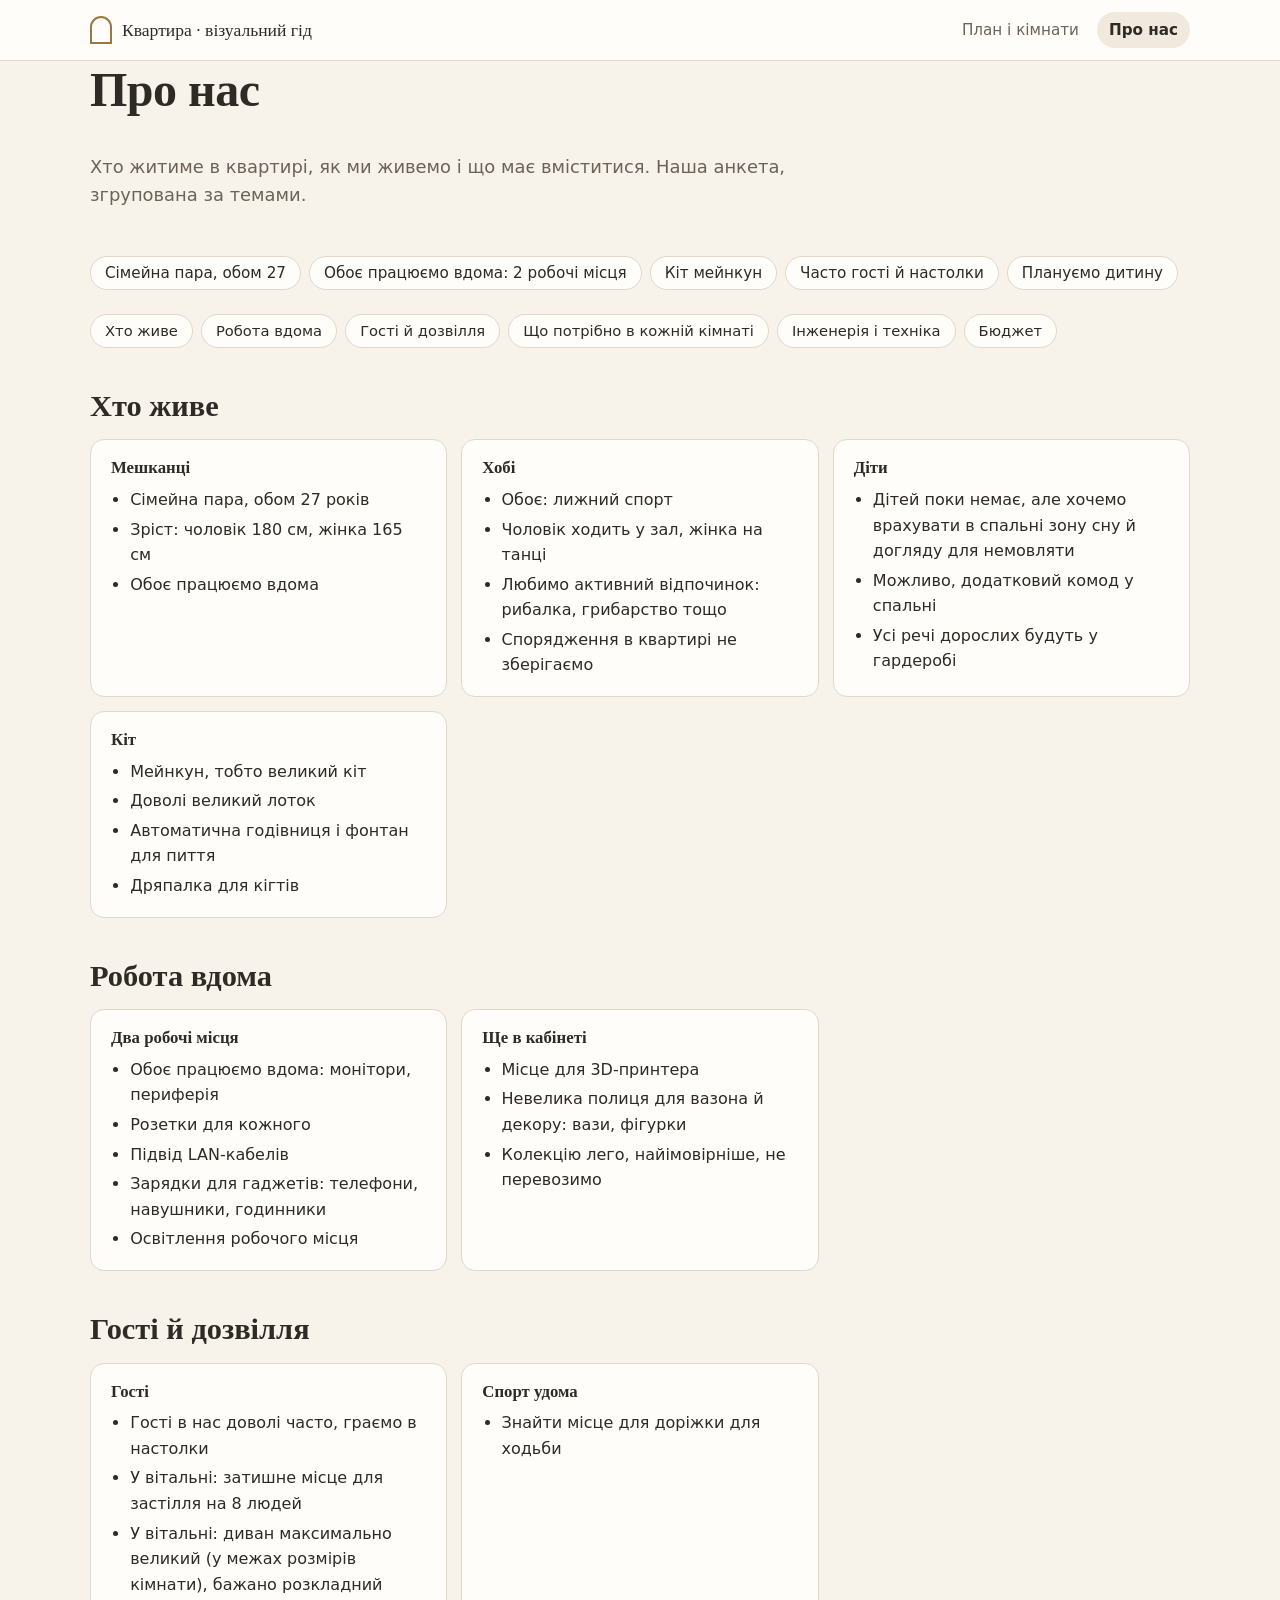
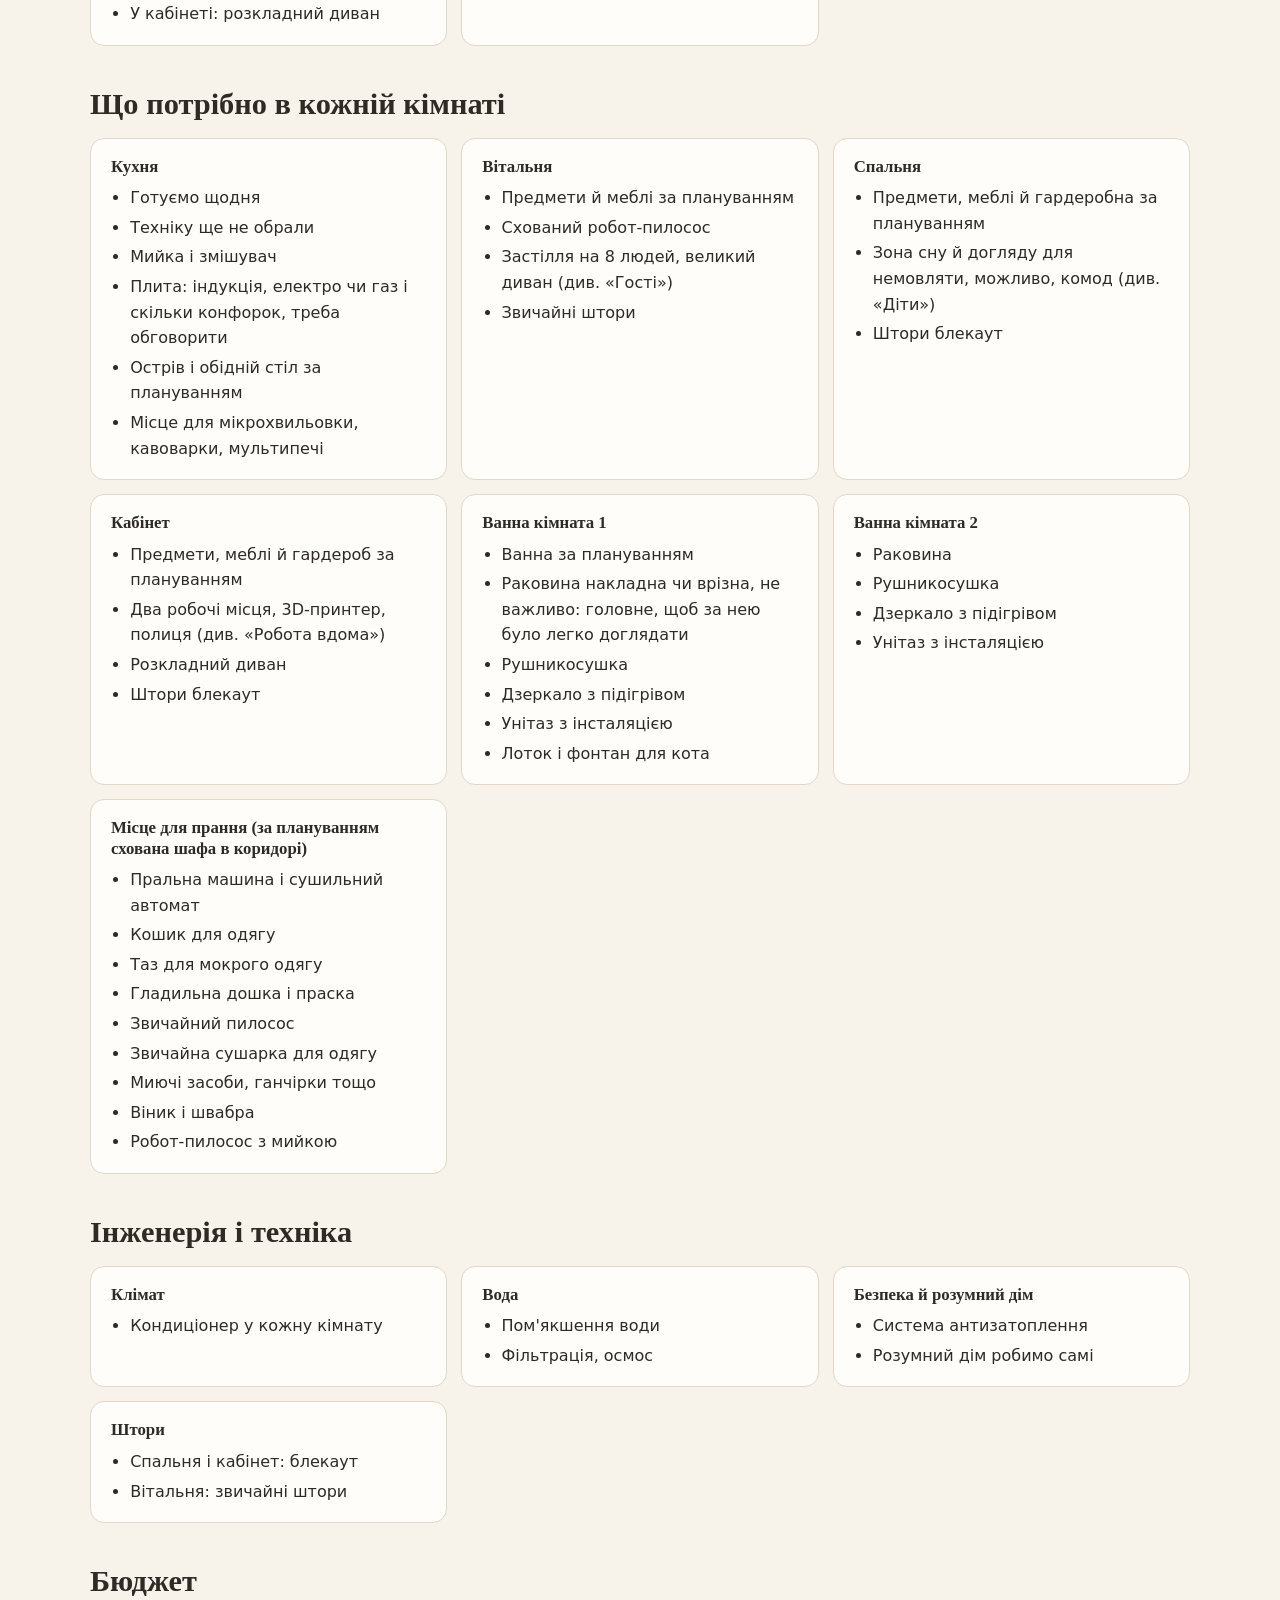
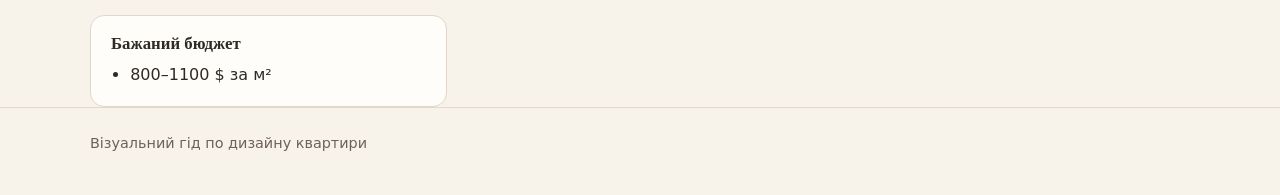
==== pro-nas/index.html @ bbba07f2 "Сторінка «Про нас»: анкета мешканців, згрупована за темами - data/about.json + pro-nas/index.html + " ====
<!doctype html>
<html lang="uk">
<head>
  <meta charset="utf-8">
  <meta name="viewport" content="width=device-width, initial-scale=1">
  <title>Про нас · Візуальний гід квартири</title>
  <link rel="stylesheet" href="../assets/css/style.css">
</head>
<body data-page="about">
  <a class="skip" href="#main">Перейти до змісту</a>
  <header class="site-header">
    <div class="wrap">
      <a class="brand" href="../index.html"><span class="brand-mark" aria-hidden="true"></span>Квартира · візуальний гід</a>
      <nav class="site-nav" aria-label="Розділи"><a href="../index.html">План і кімнати</a><a href="index.html" aria-current="page">Про нас</a></nav>
    </div>
  </header>

  <main id="main" class="wrap">
    <div id="app"><h1>Про нас</h1><p class="empty">Завантаження…</p></div>
  </main>

  <footer class="site-footer">
    <div class="wrap">Візуальний гід по дизайну квартири</div>
  </footer>

  <script src="../data/bundle.js"></script>
  <script src="../assets/js/common.js"></script>
  <script src="../assets/js/about.js"></script>
</body>
</html>
---- assets/css/style.css ----
/* Візуальний гід по дизайну квартири — спільні стилі */

:root {
  --bg: #f7f2ea;
  --surface: #fffdf9;
  --surface-2: #f1e9dd;
  --ink: #2e2a26;
  --muted: #6c6258;
  --line: #e2d7c8;
  --wood: #8b5e3c;
  --brass: #9a7843;
  --accent: #b86f50;

  --st-idea-bg: #ece5da;
  --st-idea-line: #8f8273;
  --st-idea-ink: #4d443b;
  --st-choosing-bg: #f5ddb0;
  --st-choosing-line: #b07a22;
  --st-choosing-ink: #5e3f0b;
  --st-approved-bg: #d5e3c4;
  --st-approved-line: #4f6e3a;
  --st-approved-ink: #2f4521;

  --like: #3f6b35;
  --like-bg: #dfeccf;
  --dislike: #a2392b;
  --dislike-bg: #f6d9d2;
  --neutral: #6c6258;
  --neutral-bg: #ece5da;

  --radius: 14px;
  --arch: 999px 999px 14px 14px;
  --shadow: 0 1px 2px rgba(60, 40, 20, .06), 0 6px 24px rgba(60, 40, 20, .06);
  --font-serif: "Iowan Old Style", "Palatino Linotype", Palatino, "Book Antiqua", Georgia, "Times New Roman", serif;
  --font-sans: system-ui, -apple-system, "Segoe UI", Roboto, "Helvetica Neue", Arial, sans-serif;
  --gutter: clamp(16px, 4vw, 40px);
  --maxw: 1180px;
}

* { box-sizing: border-box; }

html { -webkit-text-size-adjust: 100%; }

body {
  margin: 0;
  background: var(--bg);
  color: var(--ink);
  font: 16px/1.6 var(--font-sans);
}

img, svg { max-width: 100%; }

a { color: var(--wood); text-underline-offset: 3px; }
a:hover { color: var(--accent); }

:focus-visible { outline: 3px solid var(--brass); outline-offset: 2px; border-radius: 4px; }

h1, h2, h3 { font-family: var(--font-serif); font-weight: 600; line-height: 1.2; margin: 0 0 .5em; }
h1 { font-size: clamp(1.9rem, 4.5vw, 3rem); letter-spacing: -.01em; }
h2 { font-size: clamp(1.4rem, 3vw, 1.9rem); }
h3 { font-size: 1.15rem; }
p { margin: 0 0 1em; }

.wrap { max-width: var(--maxw); margin: 0 auto; padding: 0 var(--gutter); }

.skip { position: absolute; left: -9999px; }
.skip:focus { left: 16px; top: 16px; background: var(--surface); padding: 8px 12px; z-index: 10; }

/* ---------- шапка ---------- */
.site-header { border-bottom: 1px solid var(--line); background: var(--surface); }
.site-header .wrap { display: flex; align-items: center; justify-content: space-between; gap: 16px; min-height: 60px; flex-wrap: wrap; }
.brand { font-family: var(--font-serif); font-size: 1.1rem; text-decoration: none; color: var(--ink); display: inline-flex; align-items: center; gap: 10px; }
.brand-mark { width: 22px; height: 28px; border: 2px solid var(--brass); border-radius: 999px 999px 3px 3px; display: inline-block; }
.header-note { color: var(--muted); font-size: .9rem; }

/* ---------- загальні блоки ---------- */
main { padding: 32px 0 64px; }
.section { margin-top: 56px; }
.section:first-child { margin-top: 0; }
.section-head { display: flex; align-items: baseline; justify-content: space-between; gap: 12px; flex-wrap: wrap; margin-bottom: 18px; }
.section-head h2 { margin: 0; }
.section-num { font-family: var(--font-serif); color: var(--brass); margin-right: .4em; }
.lead { font-size: 1.12rem; color: var(--muted); max-width: 62ch; }
.muted { color: var(--muted); }
.small { font-size: .9rem; }
.empty { color: var(--muted); font-style: italic; margin: 0; }

.card {
  background: var(--surface);
  border: 1px solid var(--line);
  border-radius: var(--radius);
  padding: 20px;
  box-shadow: var(--shadow);
}

.facts { display: flex; flex-wrap: wrap; gap: 8px; list-style: none; padding: 0; margin: 18px 0 0; }
.facts li { background: var(--surface); border: 1px solid var(--line); border-radius: 999px; padding: 4px 14px; font-size: .95rem; }

.notice {
  display: flex; gap: 14px; align-items: flex-start;
  background: #fbefd9; border: 1px solid #e8c98f; border-left: 6px solid var(--st-choosing-line);
  border-radius: var(--radius); padding: 14px 18px; margin: 24px 0 0;
}
.notice-icon { font-family: var(--font-serif); font-size: 1.8rem; line-height: 1; color: var(--st-choosing-line); }
.notice p { margin: 0; }
.notice strong { display: block; }

.btn {
  display: inline-flex; align-items: center; gap: 8px;
  font: inherit; font-size: .95rem; cursor: pointer;
  border: 1px solid var(--wood); color: var(--surface); background: var(--wood);
  padding: 8px 16px; border-radius: 999px; text-decoration: none;
}
.btn:hover { background: #74492b; color: var(--surface); }
.btn--ghost { background: transparent; color: var(--wood); }
.btn--ghost:hover { background: var(--surface-2); color: var(--wood); }
.btn[aria-disabled="true"] { opacity: .55; cursor: not-allowed; }

/* ---------- статуси ---------- */
.status {
  display: inline-flex; align-items: center; gap: 6px; white-space: nowrap;
  font-size: .85rem; font-weight: 600; letter-spacing: .01em;
  padding: 2px 10px; border-radius: 999px; border: 1.5px solid;
}
.status-idea { background: var(--st-idea-bg); border-color: var(--st-idea-line); border-style: dashed; color: var(--st-idea-ink); }
.status-choosing { background: var(--st-choosing-bg); border-color: var(--st-choosing-line); border-style: dotted; color: var(--st-choosing-ink); }
.status-approved { background: var(--st-approved-bg); border-color: var(--st-approved-line); color: var(--st-approved-ink); }
.status-unknown { background: #fff; border-color: var(--dislike); color: var(--dislike); }

.legend { display: flex; flex-wrap: wrap; gap: 10px 18px; list-style: none; margin: 14px 0 0; padding: 0; font-size: .9rem; color: var(--muted); }
.legend li { display: flex; align-items: center; gap: 8px; }

/* ---------- план ---------- */
.plan-layout { display: grid; grid-template-columns: minmax(0, 1fr); gap: 16px; }
.plan-tabs { display: inline-flex; background: var(--surface-2); border-radius: 999px; padding: 4px; gap: 4px; }
.plan-tabs button { font: inherit; font-size: .9rem; border: 0; background: transparent; padding: 6px 14px; border-radius: 999px; cursor: pointer; color: var(--muted); }
.plan-tabs button[aria-selected="true"] { background: var(--surface); color: var(--ink); box-shadow: var(--shadow); }
.plan-frame { background: var(--surface); border: 1px solid var(--line); border-radius: var(--radius); padding: clamp(10px, 2vw, 20px); box-shadow: var(--shadow); }
.plan-caption { margin: 12px 0 0; font-size: .9rem; color: var(--muted); }

.plan-svg { display: block; width: 100%; height: auto; }
.plan-svg .plan-outline { fill: none; stroke: var(--ink); stroke-width: 8; }
.plan-svg .plan-room rect { stroke-width: 3; transition: filter .15s ease; }
.plan-svg .plan-room text { font-family: var(--font-sans); pointer-events: none; }
.plan-svg .plan-room .t-name { font-family: var(--font-serif); font-weight: 600; fill: var(--ink); }
.plan-svg .plan-room .t-status { font-weight: 600; }
.plan-svg .plan-room .t-area { fill: var(--muted); }
.plan-svg .status-idea rect { fill: var(--st-idea-bg); stroke: var(--st-idea-line); stroke-dasharray: 12 8; }
.plan-svg .status-idea .t-status { fill: var(--st-idea-ink); }
.plan-svg .status-choosing rect { fill: var(--st-choosing-bg); stroke: var(--st-choosing-line); stroke-dasharray: 3 6; stroke-linecap: round; }
.plan-svg .status-choosing .t-status { fill: var(--st-choosing-ink); }
.plan-svg .status-approved rect { fill: var(--st-approved-bg); stroke: var(--st-approved-line); }
.plan-svg .status-approved .t-status { fill: var(--st-approved-ink); }
.plan-svg .status-unknown rect { fill: #fff; stroke: var(--dislike); }
.plan-svg .plan-room:hover rect, .plan-svg .plan-room:focus rect { filter: brightness(.94); stroke-width: 5; }
.plan-svg .plan-room:focus { outline: none; }
.plan-svg .plan-room:focus-visible rect { stroke: var(--brass); stroke-width: 7; stroke-dasharray: none; }
.plan-svg .plan-room.is-current rect { stroke: var(--wood); stroke-width: 8; stroke-dasharray: none; }
.plan-svg .plan-room.is-dim { opacity: .55; }

.plan-drawing img { display: block; width: 100%; height: auto; border-radius: 8px; }
.plan-drawing-empty { border: 2px dashed var(--line); border-radius: var(--radius); padding: 32px 20px; text-align: center; color: var(--muted); }
.plan-drawing-empty code { background: var(--surface-2); padding: 1px 6px; border-radius: 6px; color: var(--ink); }

/* ---------- кімнати (список) ---------- */
.room-grid { display: grid; grid-template-columns: repeat(auto-fill, minmax(240px, 1fr)); gap: 14px; list-style: none; padding: 0; margin: 0; }
.room-card { display: flex; flex-direction: column; gap: 8px; height: 100%; text-decoration: none; color: inherit; background: var(--surface); border: 1px solid var(--line); border-radius: var(--radius); padding: 18px; box-shadow: var(--shadow); transition: transform .15s ease, border-color .15s ease; }
.room-card:hover { transform: translateY(-2px); border-color: var(--brass); color: inherit; }
.room-card h3 { margin: 0; }
.room-card dl { display: grid; grid-template-columns: auto 1fr; gap: 2px 10px; margin: 4px 0 0; font-size: .9rem; color: var(--muted); }
.room-card dd { margin: 0; color: var(--ink); }
.progress { font-size: .95rem; color: var(--muted); }

/* ---------- палітра ---------- */
.swatches { display: grid; grid-template-columns: repeat(auto-fill, minmax(130px, 1fr)); gap: 16px; list-style: none; padding: 0; margin: 0; }
.swatch-chip { aspect-ratio: 3 / 4; border-radius: var(--arch); border: 1px solid rgba(0, 0, 0, .08); box-shadow: inset 0 -12px 24px rgba(0, 0, 0, .05); }
.swatch b { display: block; margin-top: 8px; font-size: .95rem; }
.swatch code { font-size: .8rem; color: var(--muted); }
.swatch span { display: block; font-size: .85rem; color: var(--muted); line-height: 1.35; }

/* ---------- формула смаку ---------- */
.formula { display: grid; grid-template-columns: repeat(auto-fill, minmax(250px, 1fr)); gap: 14px; list-style: none; padding: 0; margin: 0; counter-reset: f; }
.formula li { counter-increment: f; background: var(--surface); border: 1px solid var(--line); border-radius: var(--radius); padding: 16px 18px 16px 58px; position: relative; }
.formula li::before { content: counter(f); position: absolute; left: 16px; top: 14px; width: 30px; height: 38px; border-radius: 999px 999px 4px 4px; background: var(--surface-2); color: var(--wood); font-family: var(--font-serif); font-weight: 600; display: grid; place-items: center; }
.formula b { display: block; font-family: var(--font-serif); font-size: 1.05rem; }
.formula span { font-size: .92rem; color: var(--muted); }

.styles { display: grid; grid-template-columns: repeat(auto-fill, minmax(200px, 1fr)); gap: 12px; list-style: none; padding: 0; margin: 0; }
.styles li { background: var(--surface-2); border-radius: var(--radius); padding: 14px 16px; }
.styles b { display: block; }
.styles i { display: block; color: var(--wood); font-size: .9rem; margin-bottom: 4px; }
.styles span { font-size: .9rem; color: var(--muted); }

/* ---------- сторінка кімнати ---------- */
.crumbs { font-size: .9rem; margin-bottom: 16px; }
.room-head { display: grid; gap: 10px; }
.room-meta { display: flex; flex-wrap: wrap; gap: 8px 16px; align-items: center; color: var(--muted); }
.room-layout { display: grid; grid-template-columns: minmax(0, 1fr); gap: 32px; margin-top: 32px; }
.room-aside .card { padding: 14px; }
.room-aside h2 { font-size: 1rem; font-family: var(--font-sans); color: var(--muted); font-weight: 600; margin-bottom: 8px; }
.room-nav { list-style: none; padding: 0; margin: 12px 0 0; display: grid; gap: 4px; }
.room-nav a { display: flex; justify-content: space-between; align-items: center; gap: 8px; padding: 6px 8px; border-radius: 8px; text-decoration: none; color: var(--ink); font-size: .92rem; }
.room-nav a:hover { background: var(--surface-2); }
.room-nav a[aria-current="page"] { background: var(--surface-2); font-weight: 600; }
.room-nav .status { font-size: .72rem; padding: 0 8px; }

.room-section { background: var(--surface); border: 1px solid var(--line); border-radius: var(--radius); padding: clamp(18px, 3vw, 28px); box-shadow: var(--shadow); margin-bottom: 20px; }
.room-section h2 { font-size: 1.4rem; }

.chips { display: flex; flex-wrap: wrap; gap: 8px; list-style: none; padding: 0; margin: 0 0 12px; }
.chips li { background: var(--surface-2); border-radius: 999px; padding: 3px 12px; font-size: .9rem; }

.kv { display: grid; grid-template-columns: minmax(90px, 160px) 1fr; margin: 0; border-top: 1px solid var(--line); }
.kv dt, .kv dd { margin: 0; padding: 12px 0; border-bottom: 1px solid var(--line); }
.kv dt { font-weight: 600; padding-right: 12px; }

.two-col { display: grid; grid-template-columns: minmax(0, 1fr); gap: 20px; }
.list { margin: 0; padding-left: 1.2em; }
.list li + li { margin-top: 4px; }

.questions { list-style: none; padding: 0; margin: 0 0 16px; counter-reset: q; }
.questions li { counter-increment: q; display: flex; gap: 12px; align-items: baseline; justify-content: space-between; flex-wrap: wrap; padding: 10px 0; border-bottom: 1px solid var(--line); }
.questions li::before { content: counter(q) "."; color: var(--brass); font-family: var(--font-serif); font-weight: 600; }
.questions .q-text { flex: 1 1 260px; }
.questions a { font-size: .85rem; }
.comment-row { display: flex; flex-wrap: wrap; gap: 12px; align-items: center; }

.stepper { display: grid; grid-template-columns: repeat(3, 1fr); gap: 8px; list-style: none; padding: 0; margin: 0 0 16px; }
.stepper li { border: 1.5px solid var(--line); border-radius: 10px; padding: 10px 12px; font-size: .9rem; color: var(--muted); background: var(--bg); }
.stepper li b { display: block; color: var(--ink); }
.stepper li.is-done { border-color: var(--st-approved-line); }
.stepper li.is-now { border-width: 3px; }
.stepper li.is-now.status-idea, .stepper li.is-now.status-choosing, .stepper li.is-now.status-approved { border-style: solid; }

/* ---------- галерея ---------- */
.gallery-group + .gallery-group { margin-top: 28px; }
.gallery-group h3 { display: flex; align-items: center; gap: 10px; }
.count { font-family: var(--font-sans); font-size: .8rem; font-weight: 600; color: var(--muted); background: var(--surface-2); border-radius: 999px; padding: 1px 9px; }
.gallery { display: grid; grid-template-columns: repeat(auto-fill, minmax(200px, 1fr)); gap: 16px; list-style: none; padding: 0; margin: 0; }
.ref { margin: 0; background: var(--bg); border-radius: 12px; overflow: hidden; border: 1px solid var(--line); display: flex; flex-direction: column; }
.ref--like { border-top: 5px solid var(--like); }
.ref--dislike { border-top: 5px solid var(--dislike); }
.ref--mixed { border-top: 5px solid var(--like); box-shadow: inset 0 0 0 0 transparent; position: relative; }
.ref--mixed::before { content: ""; position: absolute; top: -5px; right: 0; width: 50%; height: 5px; background: var(--dislike); }
.ref-open { display: block; padding: 0; border: 0; background: var(--surface-2); cursor: zoom-in; width: 100%; }
.ref-open img { display: block; width: 100%; aspect-ratio: 3 / 4; object-fit: cover; }
.ref figcaption { padding: 10px 12px 12px; font-size: .9rem; line-height: 1.45; display: grid; gap: 6px; }
.seg { display: block; }
.tag { display: inline-block; font-size: .72rem; font-weight: 700; letter-spacing: .02em; text-transform: uppercase; border-radius: 6px; padding: 1px 7px; margin-right: 6px; vertical-align: 1px; }
.tag--like { background: var(--like-bg); color: var(--like); }
.tag--dislike { background: var(--dislike-bg); color: var(--dislike); }

.lightbox { border: 0; padding: 0; background: transparent; max-width: min(96vw, 1400px); max-height: 96vh; }
.lightbox::backdrop { background: rgba(30, 24, 18, .82); }
.lightbox figure { margin: 0; display: grid; gap: 10px; }
.lightbox img { max-width: 100%; max-height: 82vh; display: block; margin: 0 auto; border-radius: 8px; background: var(--surface); }
.lightbox figcaption { color: #fff; text-align: center; }
.lightbox-close { position: fixed; top: 12px; right: 16px; font-size: 1.6rem; line-height: 1; width: 44px; height: 44px; border-radius: 999px; border: 0; background: var(--surface); color: var(--ink); cursor: pointer; }

.error { background: var(--dislike-bg); border: 1px solid var(--dislike); color: var(--dislike); padding: 16px; border-radius: var(--radius); }

.site-footer { border-top: 1px solid var(--line); padding: 24px 0 40px; color: var(--muted); font-size: .9rem; }

/* ---------- адаптив ---------- */
@media (min-width: 720px) {
  .two-col { grid-template-columns: 1fr 1fr; }
}
@media (min-width: 980px) {
  .room-layout { grid-template-columns: minmax(0, 1fr) 300px; }
  .room-aside { order: 2; }
  .room-aside .sticky { position: sticky; top: 16px; }
}
@media (max-width: 560px) {
  .kv { grid-template-columns: 1fr; }
  .kv dt { border-bottom: 0; padding-bottom: 0; }
  .stepper { grid-template-columns: 1fr; }
  .gallery { grid-template-columns: repeat(auto-fill, minmax(150px, 1fr)); gap: 10px; }
  .swatches { grid-template-columns: repeat(auto-fill, minmax(100px, 1fr)); }
}
@media (prefers-reduced-motion: reduce) {
  * { transition: none !important; }
}

/* ---------- друк (PDF затверджених етапів) ---------- */
@media print {
  @page { size: A4; margin: 14mm 12mm; }
  :root { --shadow: none; }
  body { background: #fff; font-size: 11pt; }
  .no-print, .skip, .plan-tabs, .room-aside, .comment-row, .questions a, .lightbox { display: none !important; }
  .site-header { border-bottom: 2px solid var(--ink); }
  main { padding-top: 12px; }
  .room-layout { display: block; margin-top: 16px; }
  .card, .room-section, .room-card, .formula li, .plan-frame { box-shadow: none; break-inside: avoid; }
  .room-section { border: 0; border-top: 1px solid var(--line); border-radius: 0; padding: 14px 0; }
  .section { margin-top: 24px; break-inside: avoid-page; }
  .gallery { grid-template-columns: repeat(3, 1fr); }
  .ref { break-inside: avoid; }
  .ref-open img { aspect-ratio: auto; max-height: 60mm; object-fit: contain; }
  .room-card:hover { transform: none; }
  a { color: inherit; text-decoration: none; }
  .status, .tag, .swatch-chip, .stepper li, .plan-svg rect { -webkit-print-color-adjust: exact; print-color-adjust: exact; }
  .print-only { display: block !important; }
}
.print-only { display: none; }

/* ---------- підписи-коментарі та бриф ---------- */
.sr { position: absolute; width: 1px; height: 1px; overflow: hidden; clip: rect(0 0 0 0); white-space: nowrap; }
.cap { display: block; }
.ref figcaption .seg { display: inline; }
.seg { border-radius: 4px; padding: 1px 3px; -webkit-box-decoration-break: clone; box-decoration-break: clone; }
.seg--like { background: var(--like-bg); color: #2c4d25; }
.seg--dislike { background: var(--dislike-bg); color: #7d2a1f; }
.seg-icon { font-weight: 800; margin-right: 3px; }
.ref-legend { margin: 0 0 18px; }
.ref-legend .seg { display: inline-block; margin-left: 4px; }
.brief { margin-top: 12px; }
.brief > div { border-radius: 12px; padding: 14px 16px; }
.brief-like { background: #eef5e6; border-left: 5px solid var(--like); }
.brief-dislike { background: #fbeae6; border-left: 5px solid var(--dislike); }
.brief h3 { font-size: 1rem; margin-bottom: 8px; }
@media print { .seg, .brief > div { -webkit-print-color-adjust: exact; print-color-adjust: exact; } }
.ref-note { font-size: .82rem; color: var(--muted); font-style: italic; }

/* ---------- план: справжнє креслення + зони кімнат ---------- */
.plan-svg image { pointer-events: none; }
.plan-svg .plan-room polygon { stroke-width: 4; fill-opacity: .28; transition: fill-opacity .15s ease; stroke-linejoin: round; }
.plan-svg .plan-room.status-idea polygon { fill: var(--st-idea-line); stroke: var(--st-idea-line); stroke-dasharray: 14 8; }
.plan-svg .plan-room.status-choosing polygon { fill: var(--st-choosing-line); stroke: var(--st-choosing-line); stroke-dasharray: 3 7; stroke-linecap: round; }
.plan-svg .plan-room.status-approved polygon { fill: var(--st-approved-line); stroke: var(--st-approved-line); }
.plan-svg .plan-room.status-unknown polygon { fill: var(--dislike); stroke: var(--dislike); }
.plan-svg .plan-room:hover polygon, .plan-svg .plan-room:focus-visible polygon { fill-opacity: .48; }
.plan-svg .plan-room:focus-visible polygon { stroke: var(--brass); stroke-width: 8; stroke-dasharray: none; }
.plan-svg .plan-label rect { fill-opacity: .94; stroke-width: 2; }
.plan-svg .plan-label .t-name { font-family: var(--font-serif); font-weight: 600; fill: var(--ink); }
.plan-svg .plan-label .t-status { font-family: var(--font-sans); font-weight: 600; }
/* міні-план на сторінці кімнати: видно лише поточну кімнату */
.plan-svg.is-compact .plan-room polygon { fill: transparent; stroke: transparent; }
.plan-svg.is-compact .plan-room:hover polygon { fill: var(--brass); fill-opacity: .2; }
.plan-svg.is-compact .plan-room.is-current polygon { fill: var(--brass); fill-opacity: .4; stroke: var(--wood); stroke-width: 8; stroke-dasharray: none; }
.plan-svg .plan-room.is-dim { opacity: 1; }

/* ---------- без статусів: план одним кольором ---------- */
.plan-svg .plan-room polygon, .plan-svg .plan-room[class*="status-"] polygon { fill: var(--brass); stroke: var(--wood); fill-opacity: .16; stroke-width: 3; stroke-dasharray: none; }
.plan-svg .plan-room:hover polygon { fill-opacity: .38; }
.plan-svg .plan-label rect, .plan-svg .plan-label[class*="status-"] rect { fill: var(--surface); stroke: var(--wood); stroke-dasharray: none; }
.room-nav a { justify-content: flex-start; }

/* ---------- підписи до фото: «+» і «−» рядками ---------- */
.ref figcaption { gap: 6px; }
.cap-line { display: flex; gap: 8px; align-items: baseline; border-radius: 6px; padding: 4px 8px; }
.cap-icon { font-weight: 800; flex: none; }
.cap-like { background: var(--like-bg); color: #2c4d25; }
.cap-dislike { background: var(--dislike-bg); color: #7d2a1f; }
@media print { .cap-line { -webkit-print-color-adjust: exact; print-color-adjust: exact; } }

/* кілька ракурсів одного проєкту в одній картці */
.ref-more { display: grid; grid-template-columns: repeat(auto-fill, minmax(70px, 1fr)); gap: 4px; padding: 4px; background: var(--surface-2); }
.ref-more .ref-open img { aspect-ratio: 1 / 1; }

/* ---------- навігація та сторінка «Про нас» ---------- */
.site-nav { display: flex; gap: 6px; flex-wrap: wrap; }
.site-nav a { text-decoration: none; color: var(--muted); padding: 6px 12px; border-radius: 999px; font-size: .95rem; }
.site-nav a:hover { color: var(--ink); background: var(--surface-2); }
.site-nav a[aria-current="page"] { color: var(--ink); background: var(--surface-2); font-weight: 600; }
.about-teaser .facts { margin-top: 0; }
.about-toc ul { list-style: none; padding: 0; margin: 24px 0 8px; display: flex; flex-wrap: wrap; gap: 8px; }
.about-toc a { display: inline-block; text-decoration: none; border: 1px solid var(--line); background: var(--surface); border-radius: 999px; padding: 4px 14px; font-size: .92rem; color: var(--ink); }
.about-toc a:hover { border-color: var(--brass); }
.about-section { margin-top: 40px; scroll-margin-top: 16px; }
.about-grid { display: grid; grid-template-columns: repeat(auto-fill, minmax(min(100%, 300px), 1fr)); gap: 14px; }
.about-card { background: var(--surface); border: 1px solid var(--line); border-radius: var(--radius); padding: 18px 20px; min-width: 0; }
.about-card h3 { font-size: 1.05rem; }
@media print { .about-card { break-inside: avoid; box-shadow: none; } }
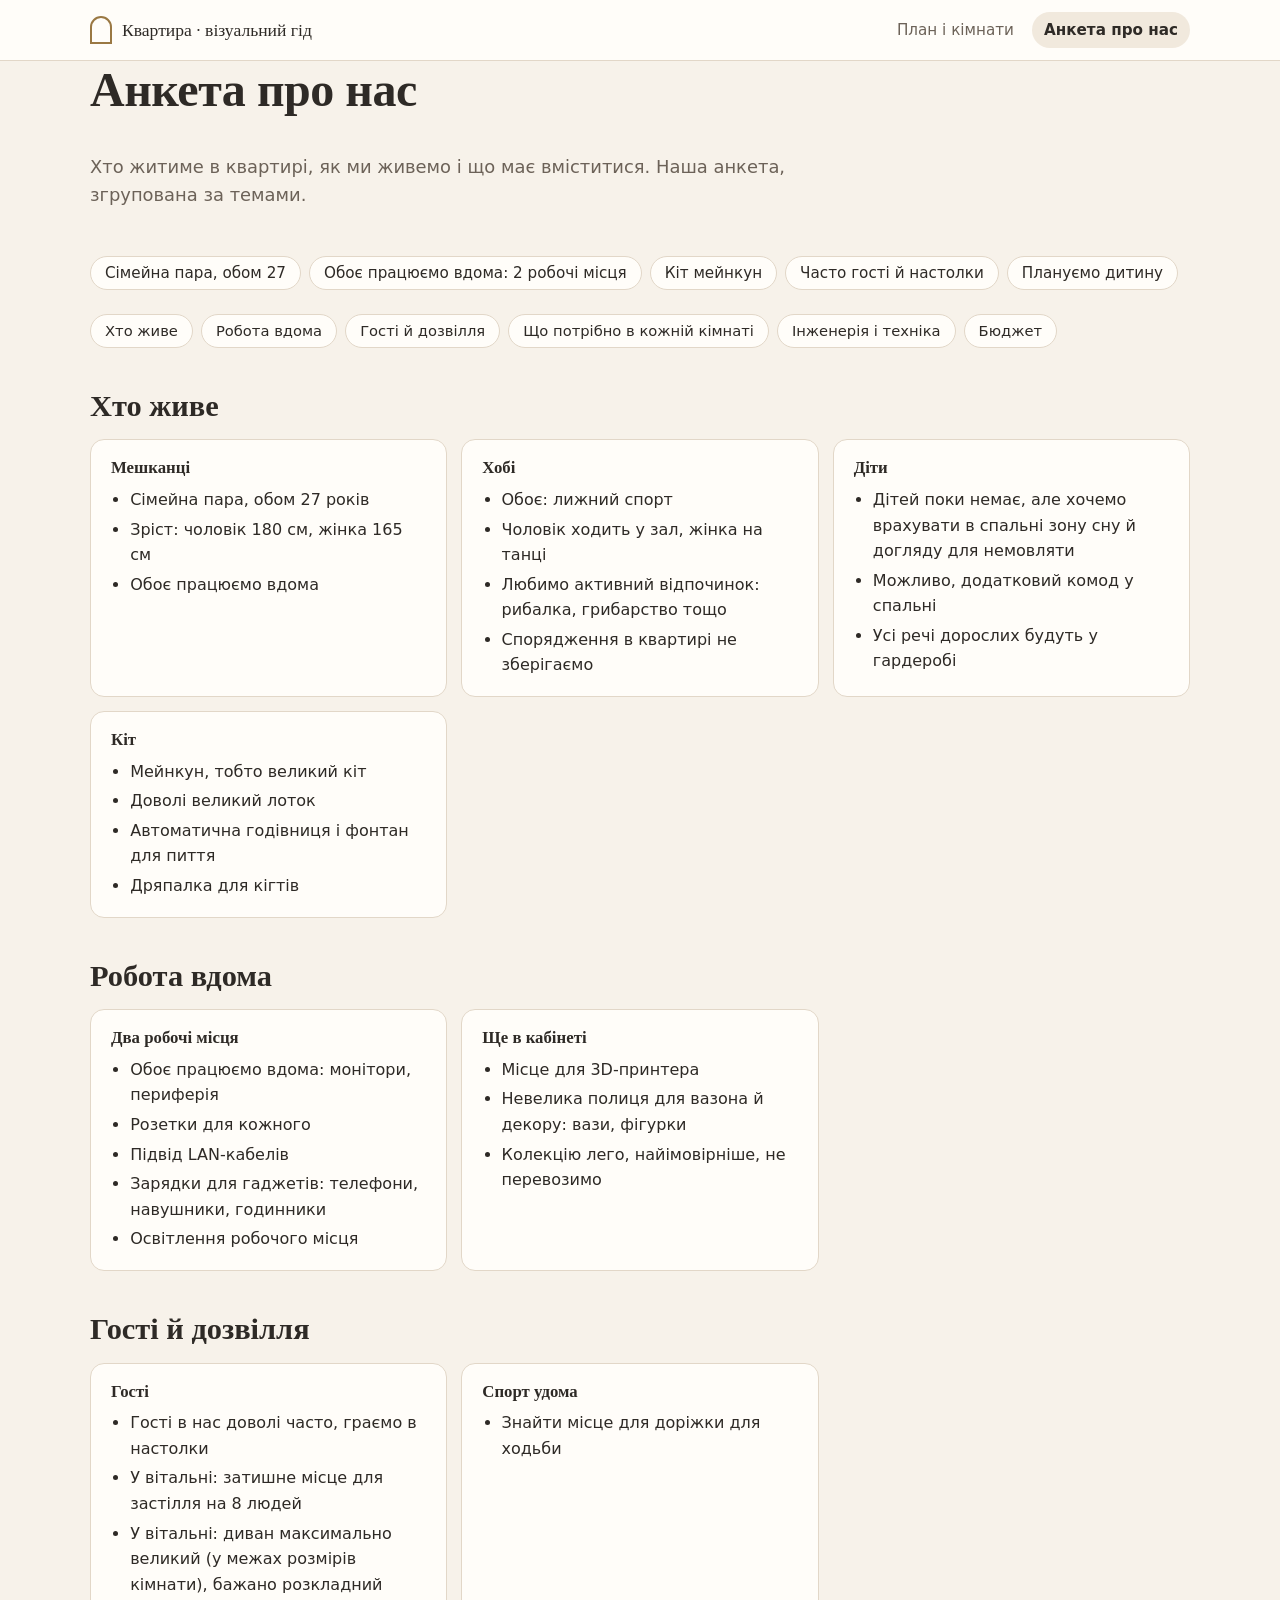
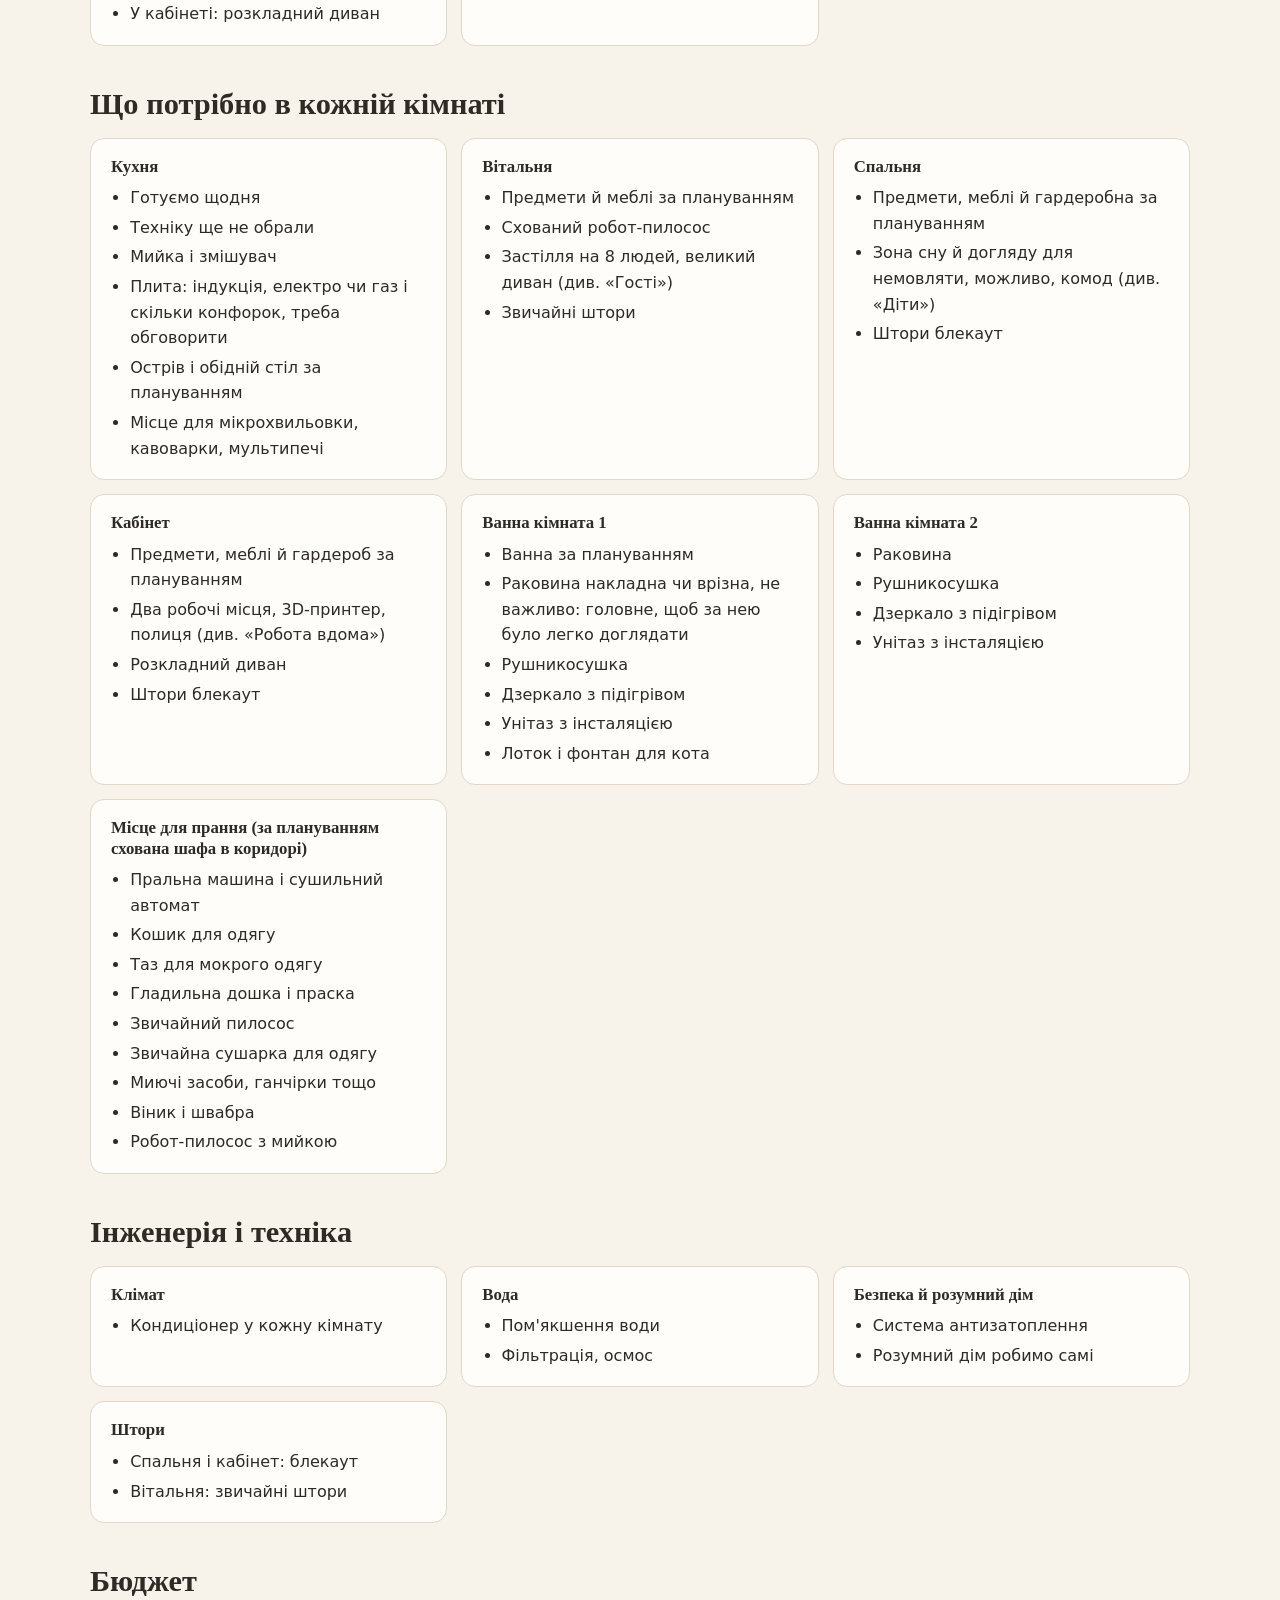
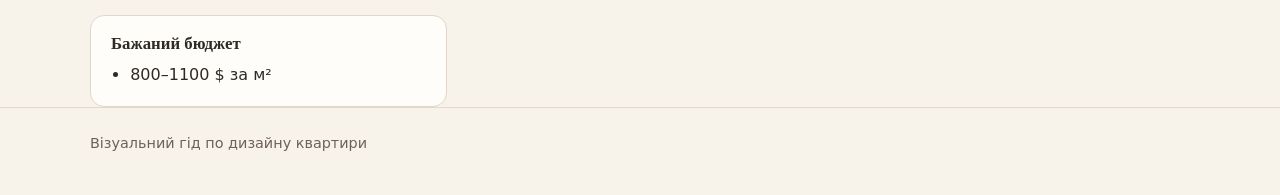
==== commit d84e1bb1: "Перейменовано «Про нас» на «Анкета про нас»" ====
--- a/pro-nas/index.html
+++ b/pro-nas/index.html
@@ -3,7 +3,7 @@
 <head>
   <meta charset="utf-8">
   <meta name="viewport" content="width=device-width, initial-scale=1">
-  <title>Про нас · Візуальний гід квартири</title>
+  <title>Анкета про нас · Візуальний гід квартири</title>
   <link rel="stylesheet" href="../assets/css/style.css">
 </head>
 <body data-page="about">
@@ -11,12 +11,12 @@
   <header class="site-header">
     <div class="wrap">
       <a class="brand" href="../index.html"><span class="brand-mark" aria-hidden="true"></span>Квартира · візуальний гід</a>
-      <nav class="site-nav" aria-label="Розділи"><a href="../index.html">План і кімнати</a><a href="index.html" aria-current="page">Про нас</a></nav>
+      <nav class="site-nav" aria-label="Розділи"><a href="../index.html">План і кімнати</a><a href="index.html" aria-current="page">Анкета про нас</a></nav>
     </div>
   </header>
 
   <main id="main" class="wrap">
-    <div id="app"><h1>Про нас</h1><p class="empty">Завантаження…</p></div>
+    <div id="app"><h1>Анкета про нас</h1><p class="empty">Завантаження…</p></div>
   </main>
 
   <footer class="site-footer">
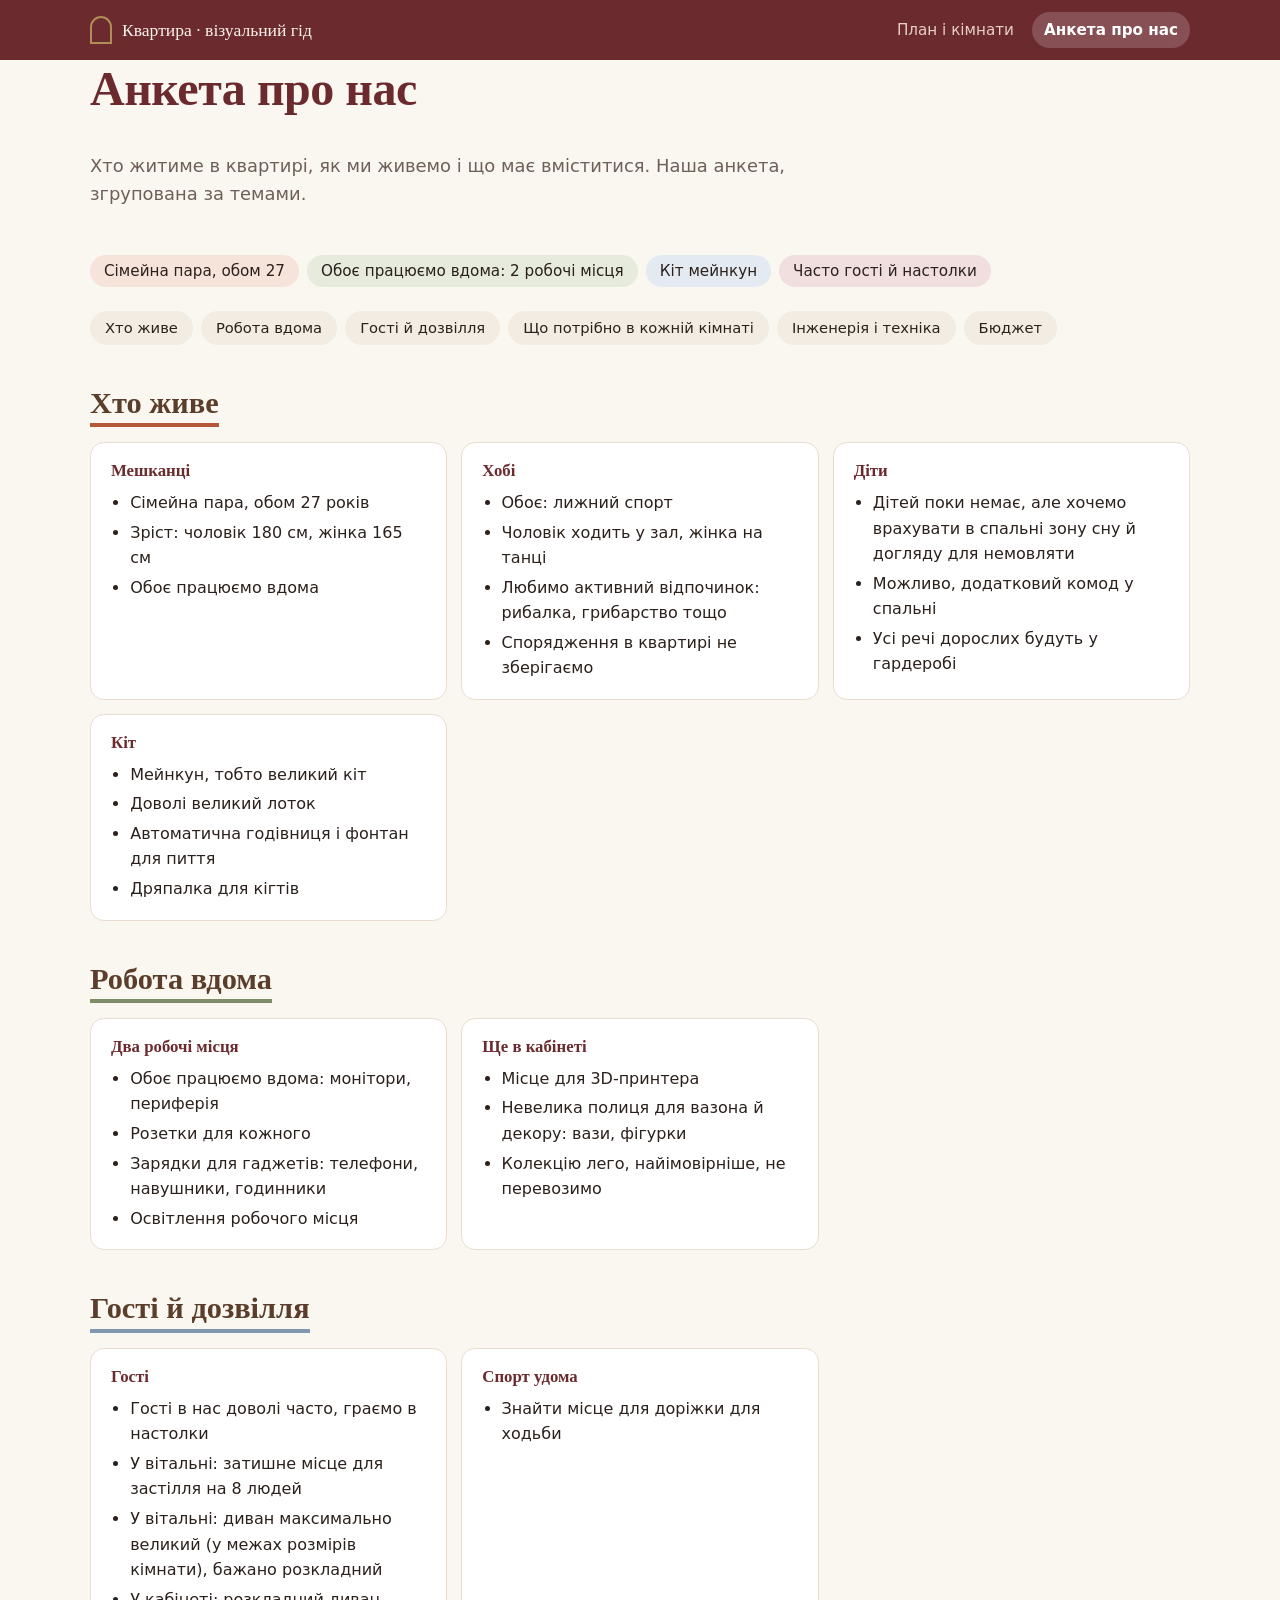
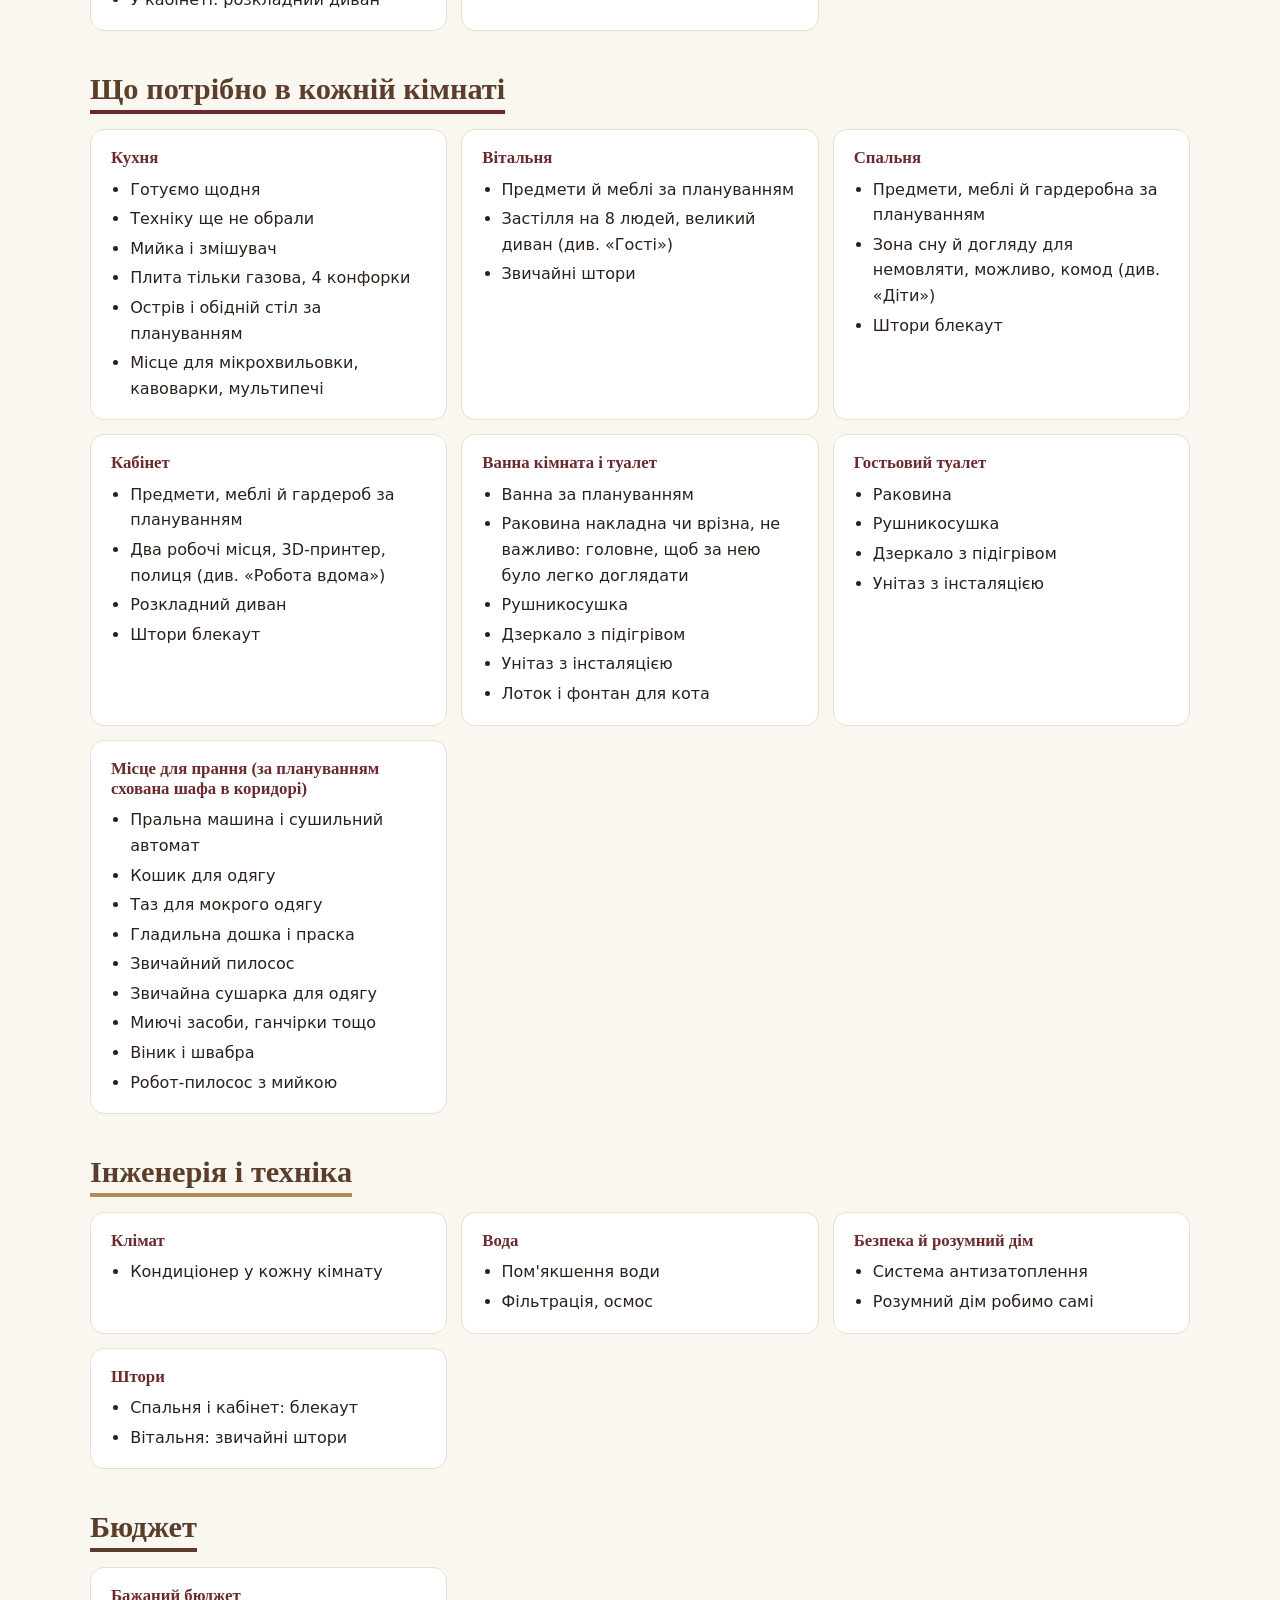
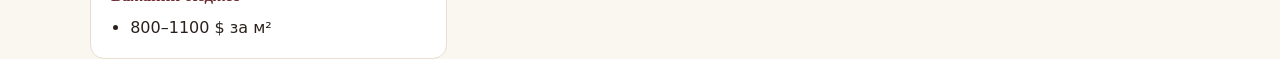
==== commit 9efaf66e: "Прибрано підвал сторінок" ====
--- a/pro-nas/index.html
+++ b/pro-nas/index.html
@@ -19,10 +19,6 @@
     <div id="app"><h1>Анкета про нас</h1><p class="empty">Завантаження…</p></div>
   </main>
 
-  <footer class="site-footer">
-    <div class="wrap">Візуальний гід по дизайну квартири</div>
-  </footer>
-
   <script src="../data/bundle.js"></script>
   <script src="../assets/js/common.js"></script>
   <script src="../assets/js/about.js"></script>
--- a/assets/css/style.css
+++ b/assets/css/style.css
@@ -371,3 +371,133 @@
 .about-card { background: var(--surface); border: 1px solid var(--line); border-radius: var(--radius); padding: 18px 20px; min-width: 0; }
 .about-card h3 { font-size: 1.05rem; }
 @media print { .about-card { break-inside: avoid; box-shadow: none; } }
+
+/* =========================================================
+   Кольори з наших брифів: теракота, бордо, горіх, шавлія,
+   приглушений синій, латунь. Беж — лише світле тло.
+   ========================================================= */
+:root {
+  --bg: #faf6f0;
+  --surface: #ffffff;
+  --surface-2: #f3ece2;
+  --ink: #2b211c;
+  --muted: #6e6058;
+  --line: #e8ddd0;
+
+  --terracotta: #b5583a;
+  --burgundy: #6b2a2e;
+  --walnut: #5a3e2b;
+  --sage: #7e8c6a;
+  --blue: #7f98ae;
+  --brass: #b08d57;
+
+  --wood: var(--walnut);
+  --accent: var(--terracotta);
+
+  --terracotta-tint: #f6e3da;
+  --sage-tint: #e6ebdd;
+  --blue-tint: #e3eaf1;
+  --burgundy-tint: #f1dfe0;
+  --brass-tint: #f3ead9;
+
+  --like: #4f6339; --like-bg: var(--sage-tint);
+  --dislike: #8a2f22; --dislike-bg: var(--terracotta-tint);
+}
+
+a { color: var(--terracotta); }
+a:hover { color: var(--burgundy); }
+:focus-visible { outline-color: var(--terracotta); }
+
+/* шапка й підвал — бордо і горіх */
+.site-header { background: var(--burgundy); border-bottom: 0; }
+.site-header .brand { color: #fbf3ea; }
+.brand-mark { border-color: var(--brass); }
+.site-nav a { color: #e9cfc6; }
+.site-nav a:hover { color: #fff; background: rgba(255, 255, 255, .12); }
+.site-nav a[aria-current="page"] { color: #fff; background: rgba(255, 255, 255, .18); }
+.site-footer { background: var(--walnut); color: #e8d9cc; border-top: 0; }
+.site-footer a { color: #f3c9b8; }
+
+/* заголовки */
+h1 { color: var(--burgundy); }
+h2 { color: var(--walnut); }
+.section-num { color: var(--terracotta); }
+.crumbs a { color: var(--terracotta); }
+
+/* кнопки й плашки */
+.btn { background: var(--terracotta); border-color: var(--terracotta); color: #fff; }
+.btn:hover { background: var(--burgundy); border-color: var(--burgundy); color: #fff; }
+.btn--ghost { background: transparent; color: var(--terracotta); }
+.btn--ghost:hover { background: var(--terracotta-tint); color: var(--burgundy); }
+.facts li { border: 0; color: var(--ink); }
+.facts li:nth-child(5n+1) { background: var(--terracotta-tint); }
+.facts li:nth-child(5n+2) { background: var(--sage-tint); }
+.facts li:nth-child(5n+3) { background: var(--blue-tint); }
+.facts li:nth-child(5n+4) { background: var(--burgundy-tint); }
+.facts li:nth-child(5n+5) { background: var(--brass-tint); }
+
+/* картки кімнат — кольорова смуга зверху */
+.room-card { border-top: 6px solid var(--terracotta); }
+.room-grid li:nth-child(6n+2) .room-card { border-top-color: var(--sage); }
+.room-grid li:nth-child(6n+3) .room-card { border-top-color: var(--blue); }
+.room-grid li:nth-child(6n+4) .room-card { border-top-color: var(--burgundy); }
+.room-grid li:nth-child(6n+5) .room-card { border-top-color: var(--brass); }
+.room-grid li:nth-child(6n+6) .room-card { border-top-color: var(--walnut); }
+.room-card:hover { border-color: var(--line); border-top-color: inherit; box-shadow: 0 8px 28px rgba(107, 42, 46, .12); }
+
+/* формула смаку й стилі */
+.formula li::before { color: #fff; background: var(--terracotta); }
+.formula li:nth-child(5n+2)::before { background: var(--sage); }
+.formula li:nth-child(5n+3)::before { background: var(--blue); }
+.formula li:nth-child(5n+4)::before { background: var(--burgundy); }
+.formula li:nth-child(5n+5)::before { background: var(--brass); }
+.styles li { background: var(--terracotta-tint); }
+.styles li:nth-child(5n+2) { background: var(--sage-tint); }
+.styles li:nth-child(5n+3) { background: var(--blue-tint); }
+.styles li:nth-child(5n+4) { background: var(--burgundy-tint); }
+.styles li:nth-child(5n+5) { background: var(--brass-tint); }
+.styles i { color: var(--burgundy); }
+
+/* план: кожна кімната своїм кольором */
+.plan-svg .plan-room polygon, .plan-svg .plan-room[class*="status-"] polygon { fill: var(--zone, var(--brass)); stroke: var(--zone, var(--brass)); fill-opacity: .2; stroke-width: 4; }
+.plan-svg .plan-room:hover polygon { fill-opacity: .4; }
+.plan-svg .plan-label rect, .plan-svg .plan-label[class*="status-"] rect { fill: #fff; stroke: var(--zone, var(--brass)); stroke-width: 3; }
+.plan-svg .plan-label .t-name { fill: var(--ink); }
+.plan-svg.is-compact .plan-room.is-current polygon { fill: var(--zone, var(--terracotta)); fill-opacity: .45; stroke: var(--zone, var(--terracotta)); }
+.plan-svg.is-compact .plan-room:hover polygon { fill: var(--zone, var(--terracotta)); }
+
+/* сторінка кімнати */
+.room-section { border-left: 6px solid var(--terracotta); }
+.room-section#palette { border-left-color: var(--sage); }
+.room-section#materials { border-left-color: var(--blue); }
+.room-section#furniture { border-left-color: var(--brass); }
+.room-section#refs { border-left-color: var(--burgundy); }
+.chips li { background: var(--blue-tint); color: #2f4357; }
+.brief-like { background: var(--sage-tint); border-left-color: var(--sage); }
+.brief-dislike { background: var(--terracotta-tint); border-left-color: var(--terracotta); }
+.brief-like h3 { color: var(--like); }
+.brief-dislike h3 { color: var(--dislike); }
+.cap-like { background: var(--sage-tint); color: var(--like); }
+.cap-dislike { background: var(--terracotta-tint); color: var(--dislike); }
+.ref--like { border-top-color: var(--sage); }
+.ref--dislike { border-top-color: var(--terracotta); }
+.ref--mixed { border-top-color: var(--sage); }
+.ref--mixed::before { background: var(--terracotta); }
+.room-nav a[aria-current="page"] { background: var(--terracotta-tint); color: var(--burgundy); }
+.count { background: var(--brass-tint); color: var(--walnut); }
+
+/* анкета */
+.about-section h2 { display: inline-block; border-bottom: 4px solid var(--terracotta); padding-bottom: 2px; }
+.about-section:nth-of-type(6n+2) h2 { border-color: var(--sage); }
+.about-section:nth-of-type(6n+3) h2 { border-color: var(--blue); }
+.about-section:nth-of-type(6n+4) h2 { border-color: var(--burgundy); }
+.about-section:nth-of-type(6n+5) h2 { border-color: var(--brass); }
+.about-section:nth-of-type(6n+6) h2 { border-color: var(--walnut); }
+.about-card h3 { color: var(--burgundy); }
+.about-toc a { border-color: transparent; background: var(--surface-2); }
+.about-toc a:hover { background: var(--terracotta-tint); color: var(--burgundy); }
+
+@media print {
+  .site-header, .site-footer { background: #fff !important; color: var(--ink) !important; }
+  .site-header .brand { color: var(--ink); }
+}
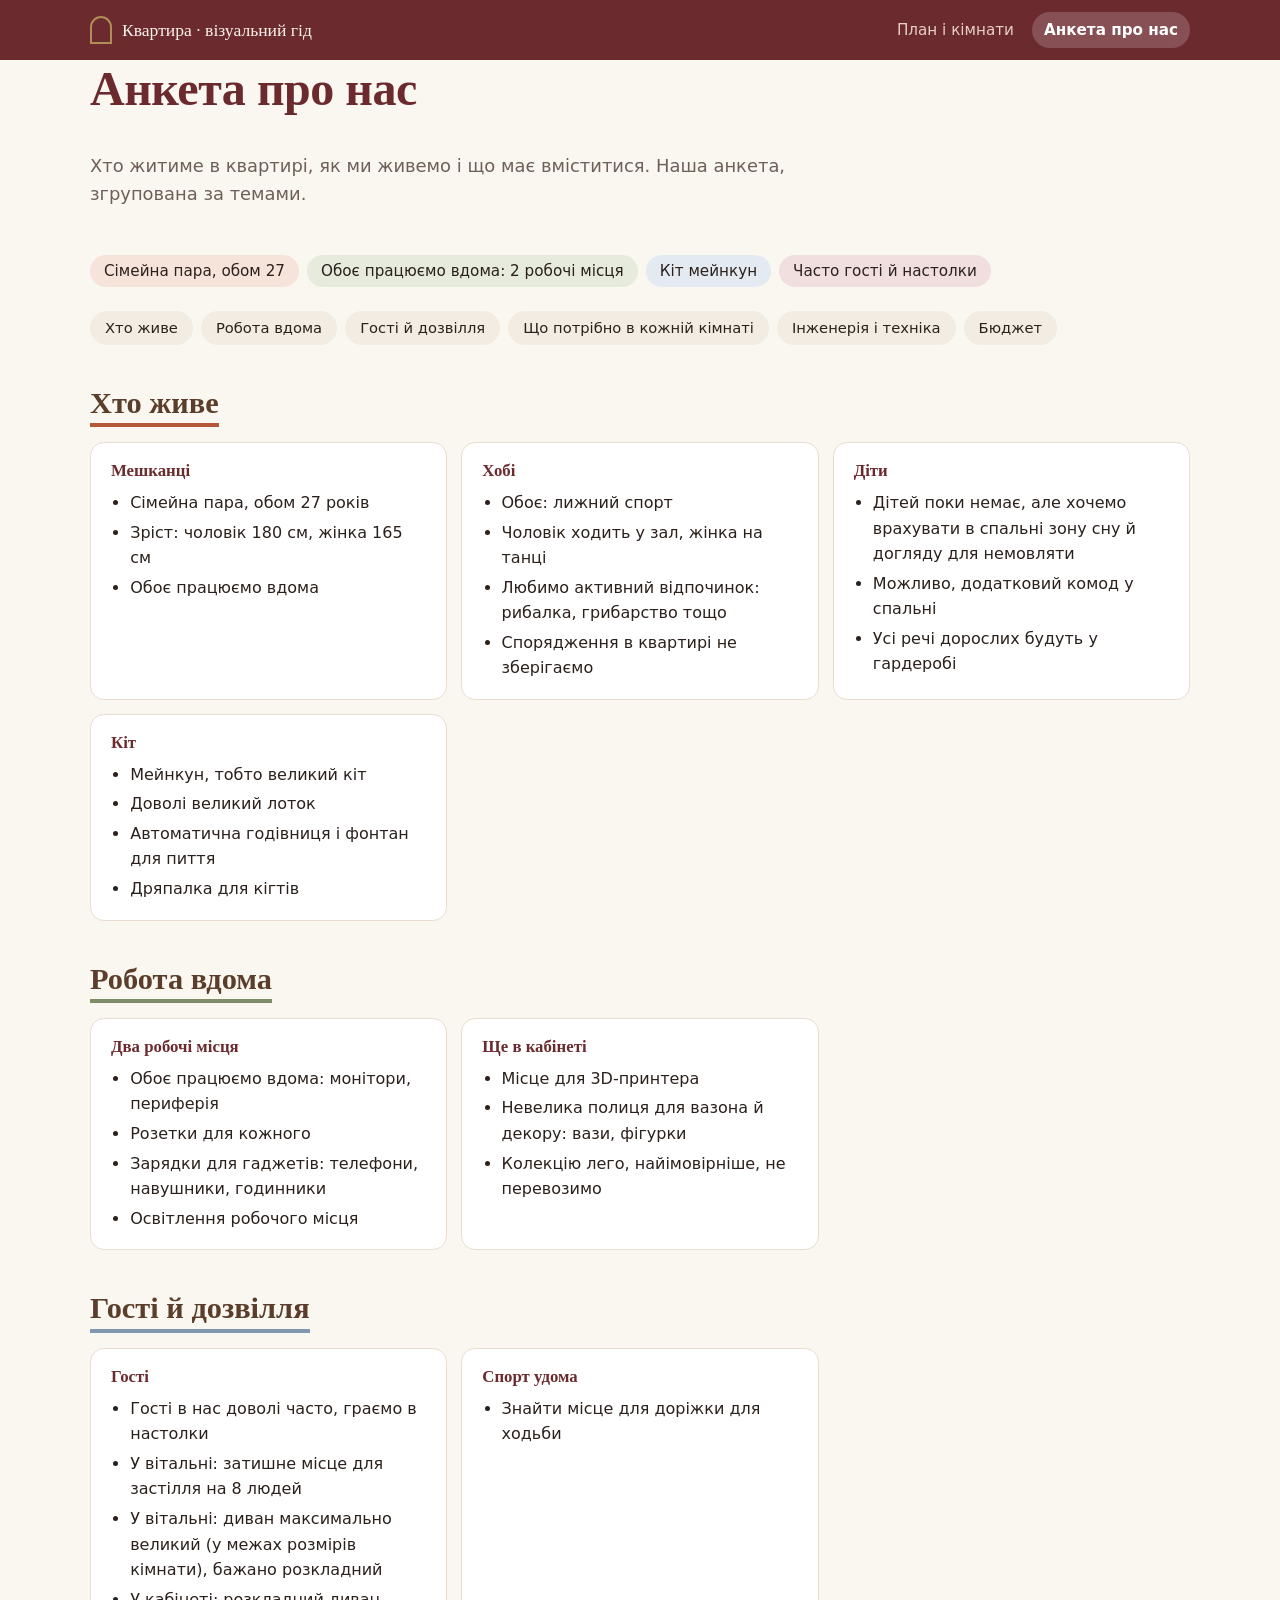
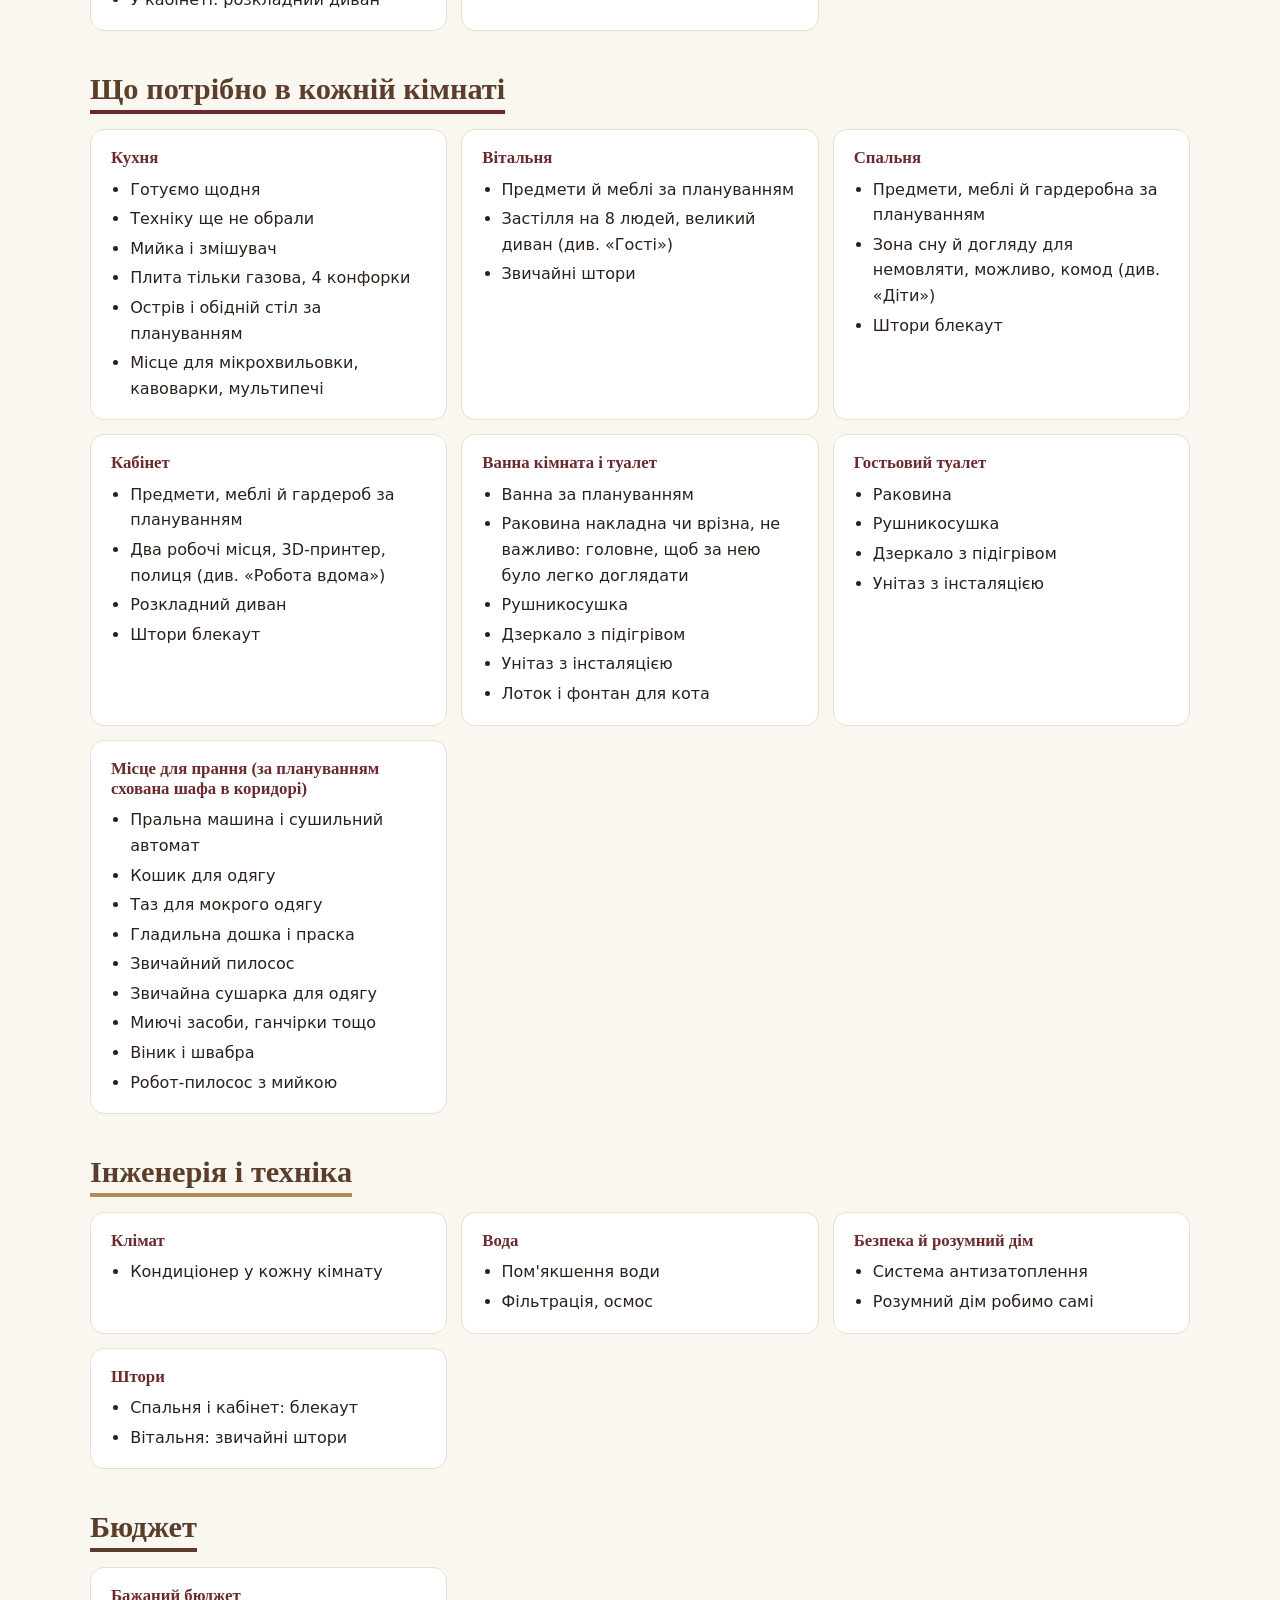
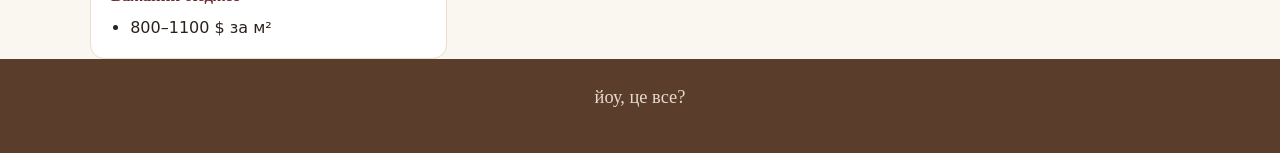
==== commit 5be97d88: "Підвал з написом «йоу, це все?»" ====
--- a/pro-nas/index.html
+++ b/pro-nas/index.html
@@ -19,6 +19,10 @@
     <div id="app"><h1>Анкета про нас</h1><p class="empty">Завантаження…</p></div>
   </main>
 
+  <footer class="site-footer">
+    <div class="wrap footer-end">йоу, це все?</div>
+  </footer>
+
   <script src="../data/bundle.js"></script>
   <script src="../assets/js/common.js"></script>
   <script src="../assets/js/about.js"></script>
--- a/assets/css/style.css
+++ b/assets/css/style.css
@@ -501,3 +501,5 @@
   .site-header, .site-footer { background: #fff !important; color: var(--ink) !important; }
   .site-header .brand { color: var(--ink); }
 }
+
+.footer-end { text-align: center; font-family: var(--font-serif); font-size: 1.15rem; }
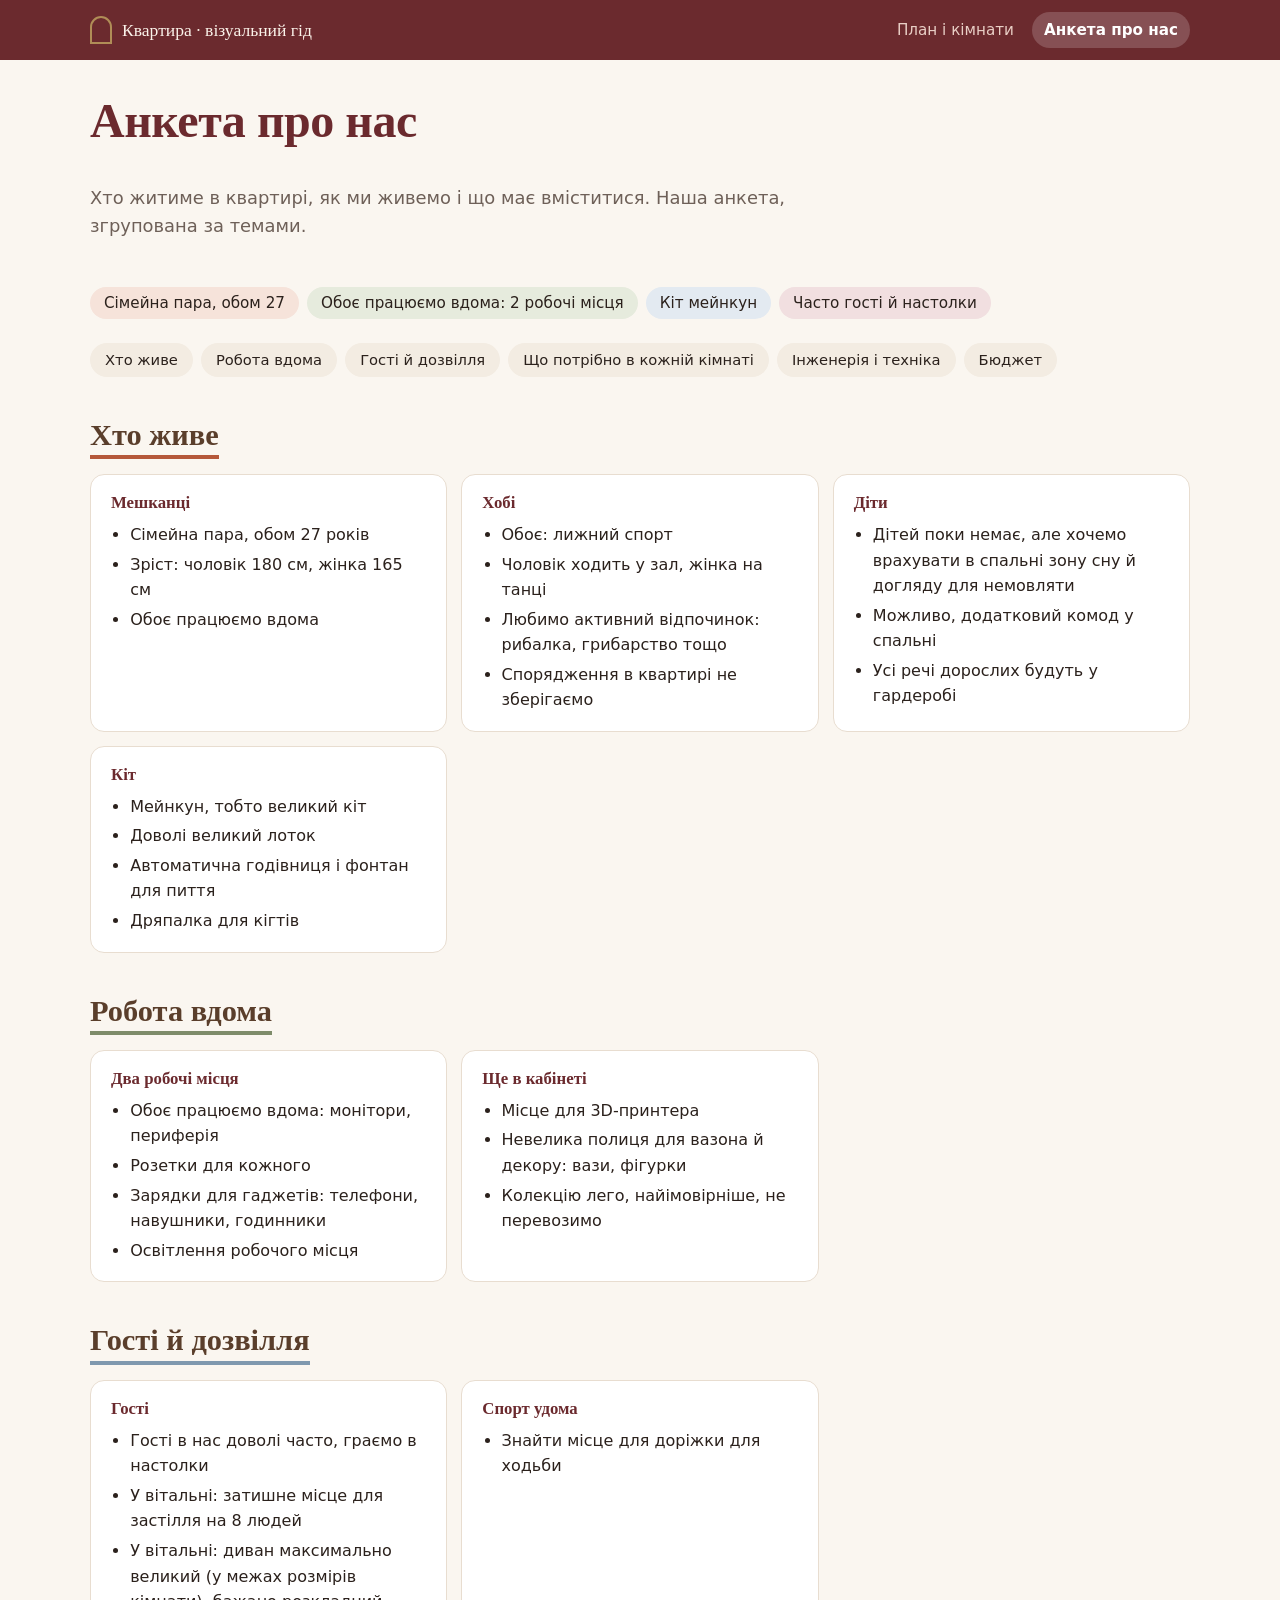
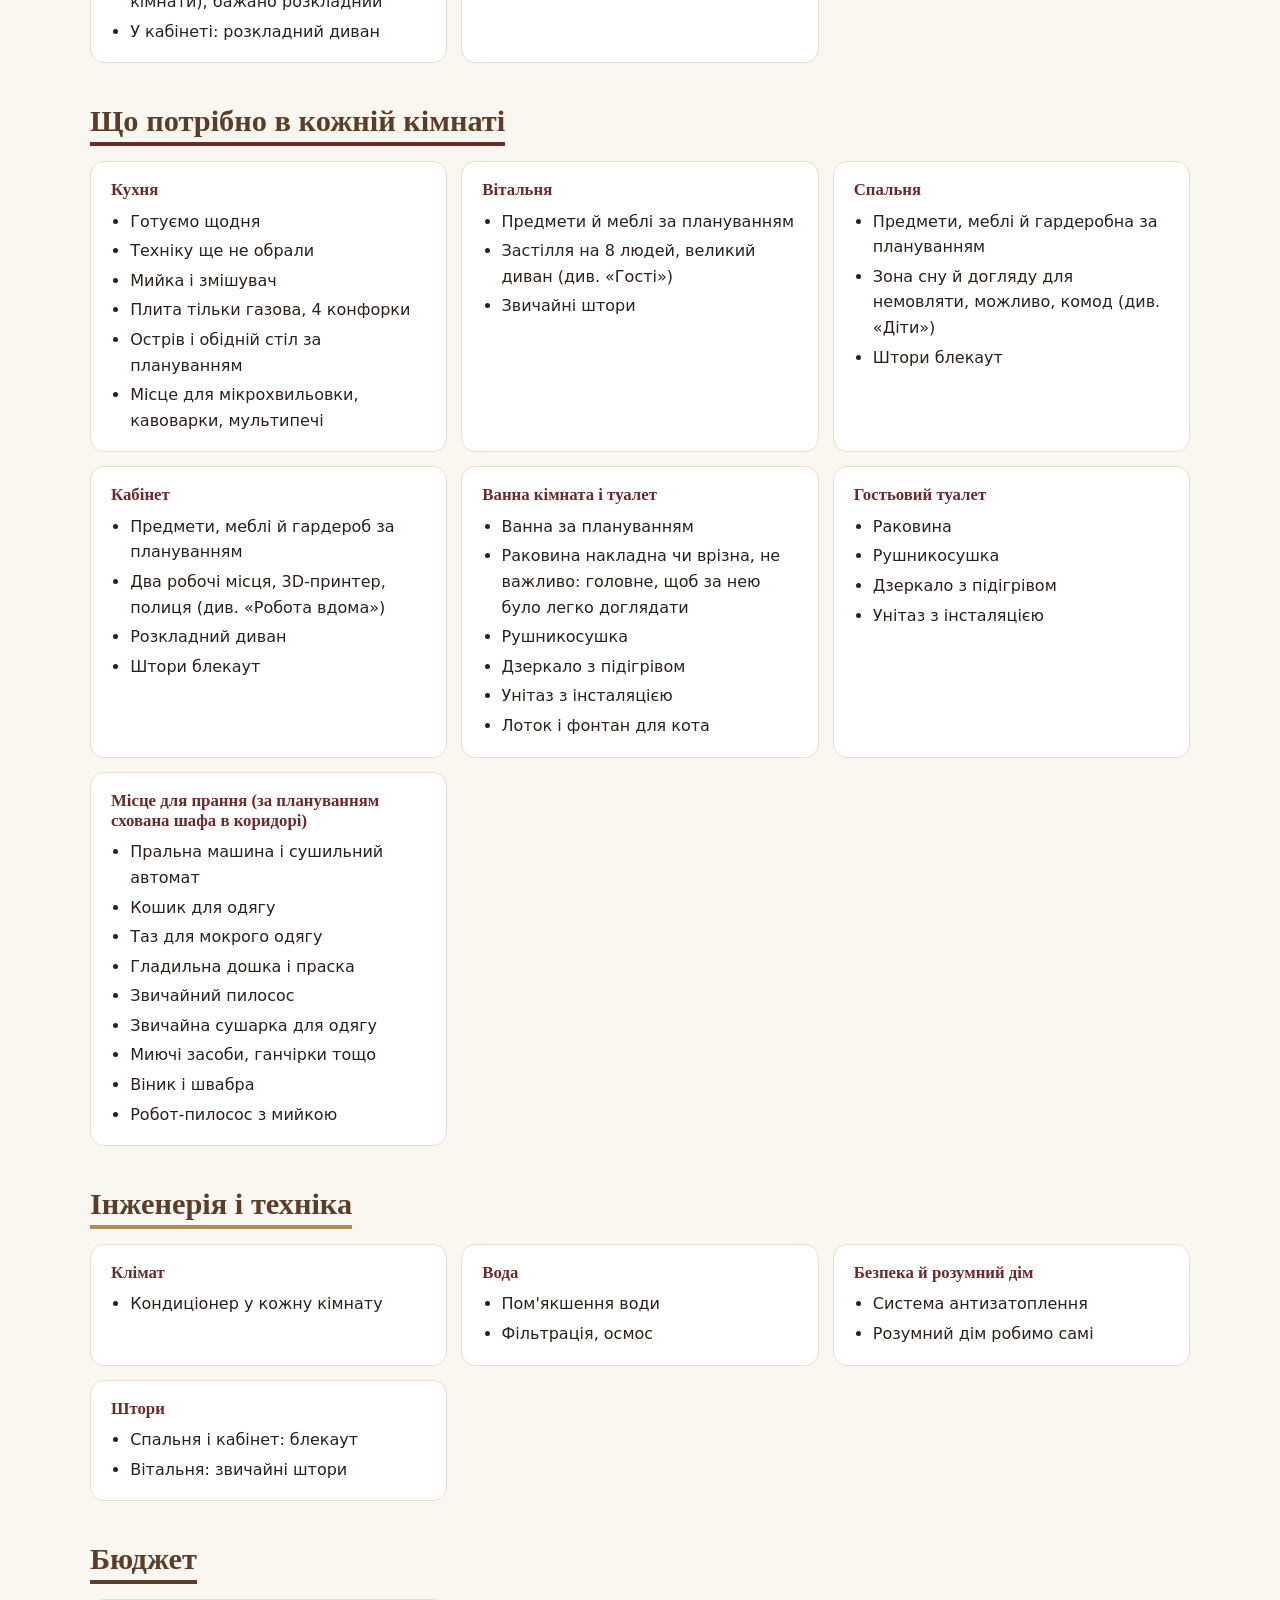
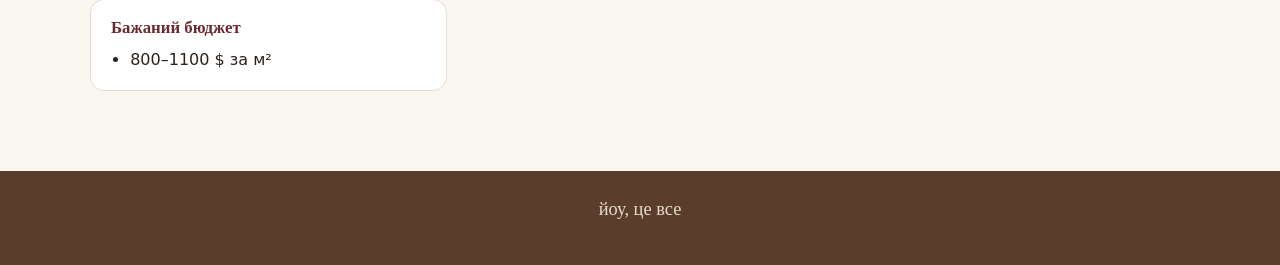
==== commit 80170b22: "Підвал: «йоу, це все»; відступ знизу в основному контейнері" ====
--- a/pro-nas/index.html
+++ b/pro-nas/index.html
@@ -20,7 +20,7 @@
   </main>
 
   <footer class="site-footer">
-    <div class="wrap footer-end">йоу, це все?</div>
+    <div class="wrap footer-end">йоу, це все</div>
   </footer>
 
   <script src="../data/bundle.js"></script>
--- a/assets/css/style.css
+++ b/assets/css/style.css
@@ -503,3 +503,6 @@
 }
 
 .footer-end { text-align: center; font-family: var(--font-serif); font-size: 1.15rem; }
+
+/* світлий контейнер: відступ зверху й знизу (.wrap перебивав padding у main) */
+main.wrap { padding-top: 32px; padding-bottom: 80px; }
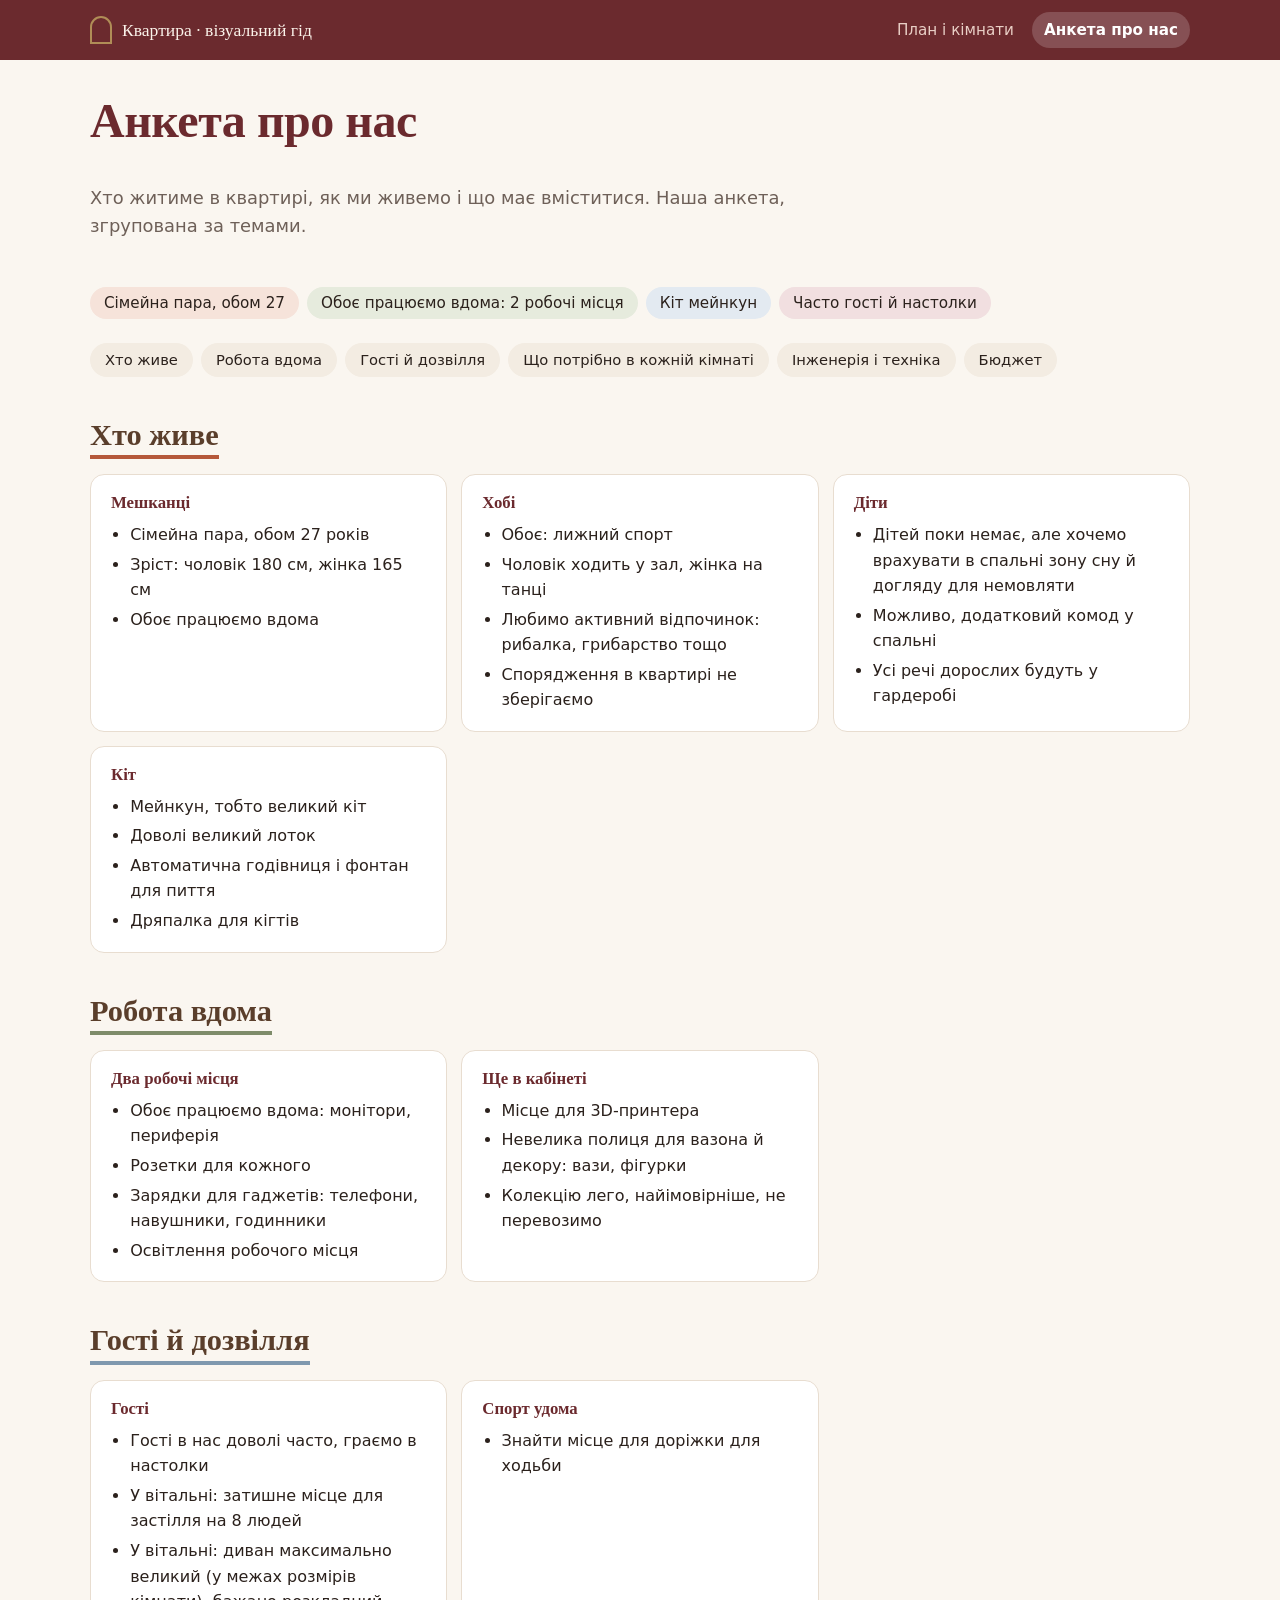
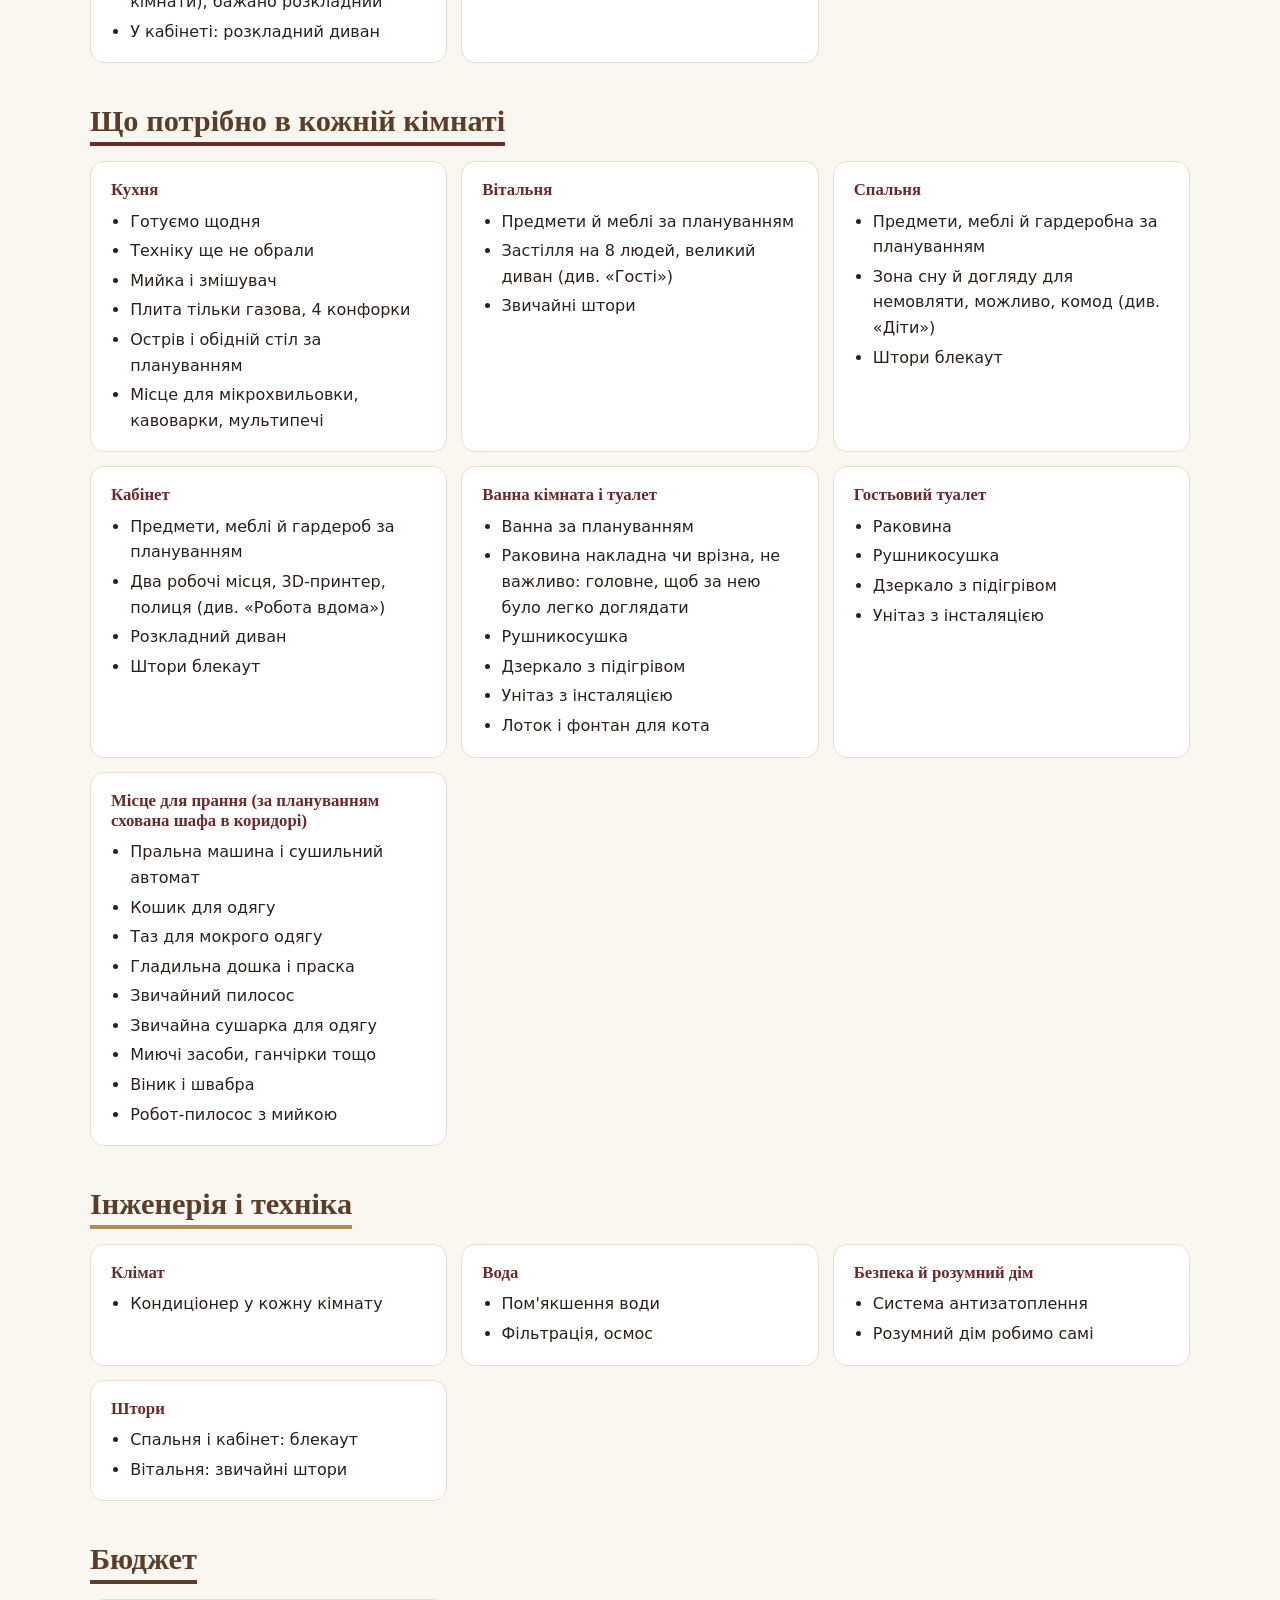
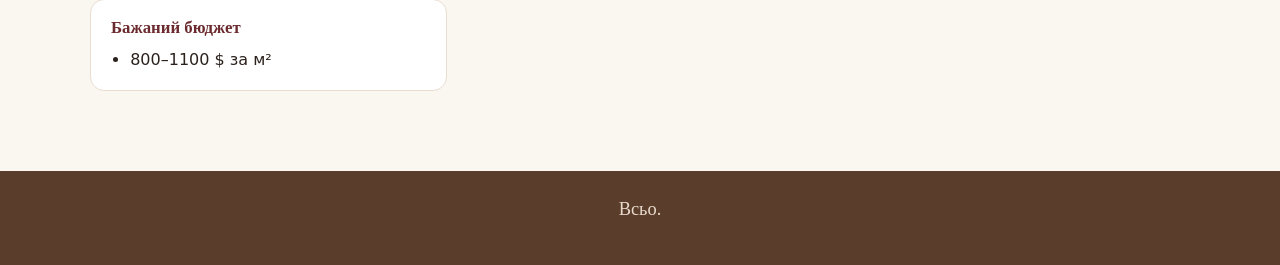
==== commit 196c5486: "Підвал: «Всьо.»" ====
--- a/pro-nas/index.html
+++ b/pro-nas/index.html
@@ -20,7 +20,7 @@
   </main>
 
   <footer class="site-footer">
-    <div class="wrap footer-end">йоу, це все</div>
+    <div class="wrap footer-end">Всьо.</div>
   </footer>
 
   <script src="../data/bundle.js"></script>
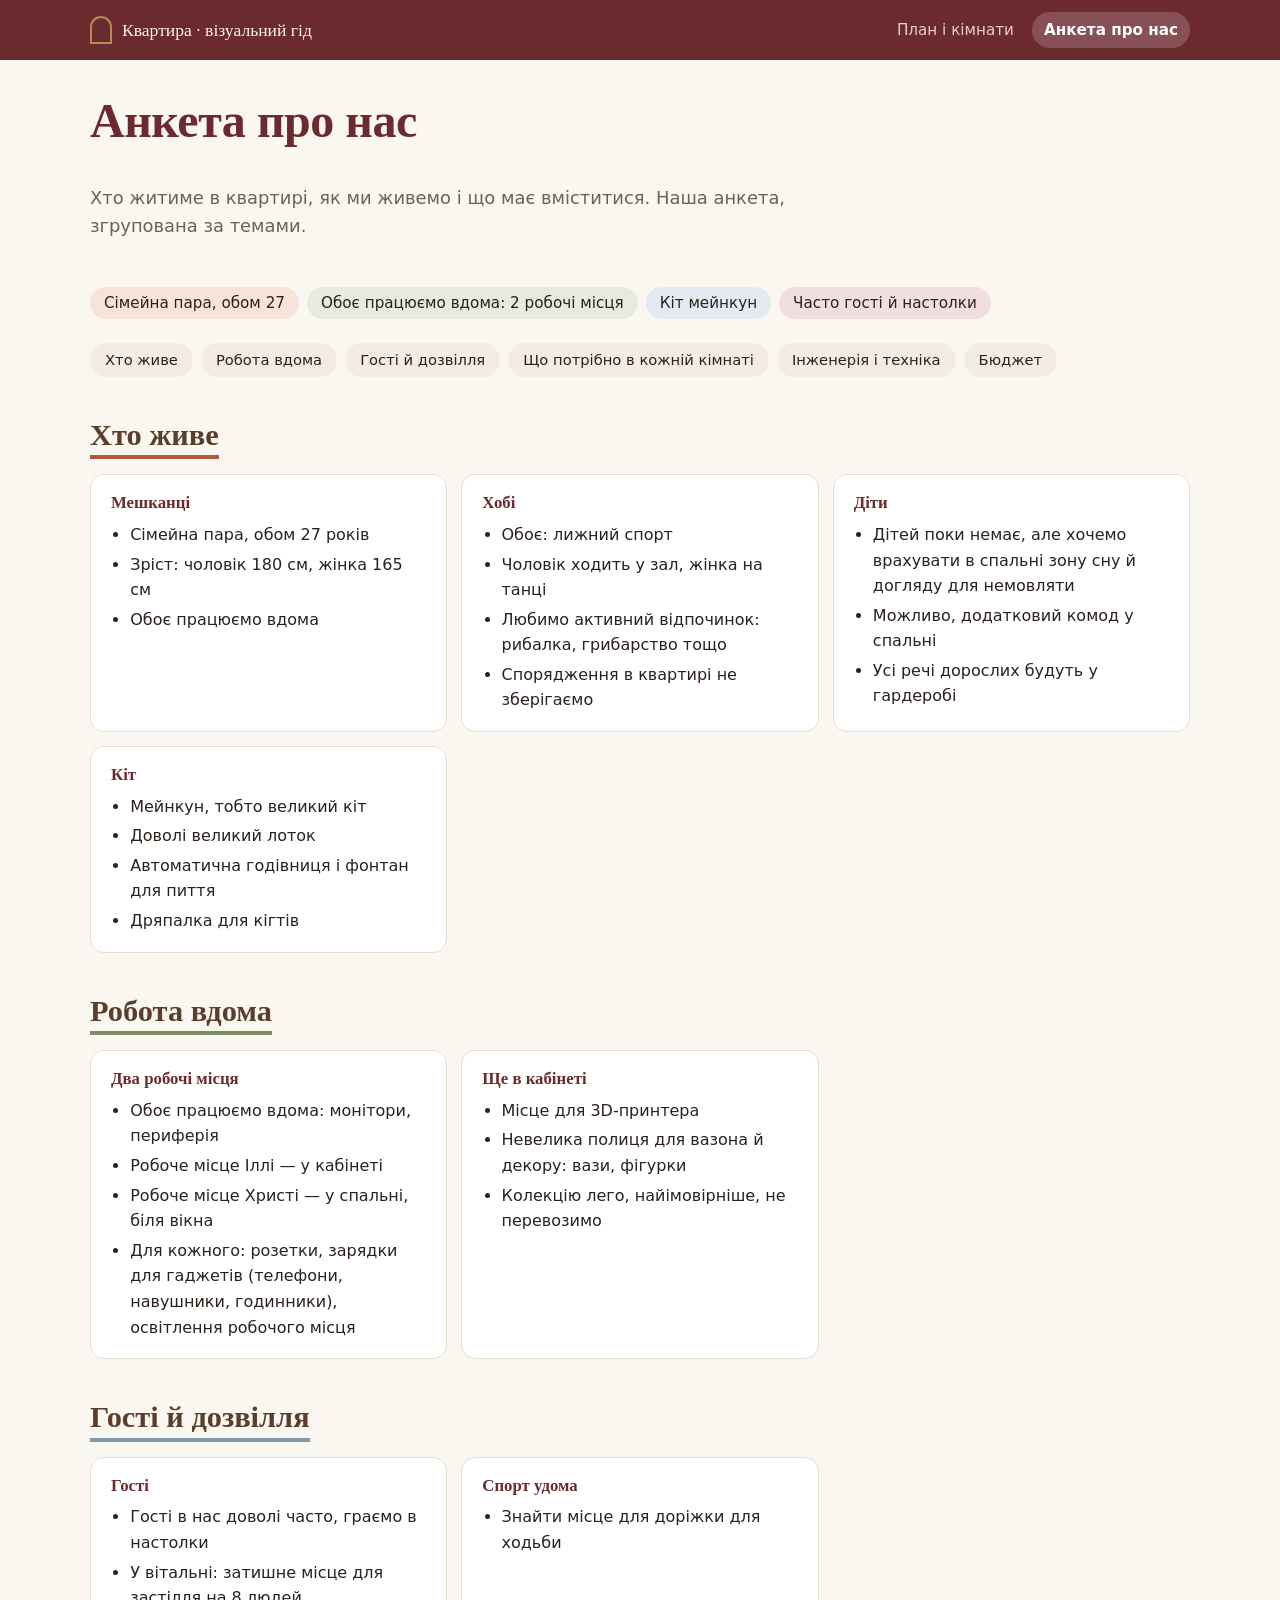
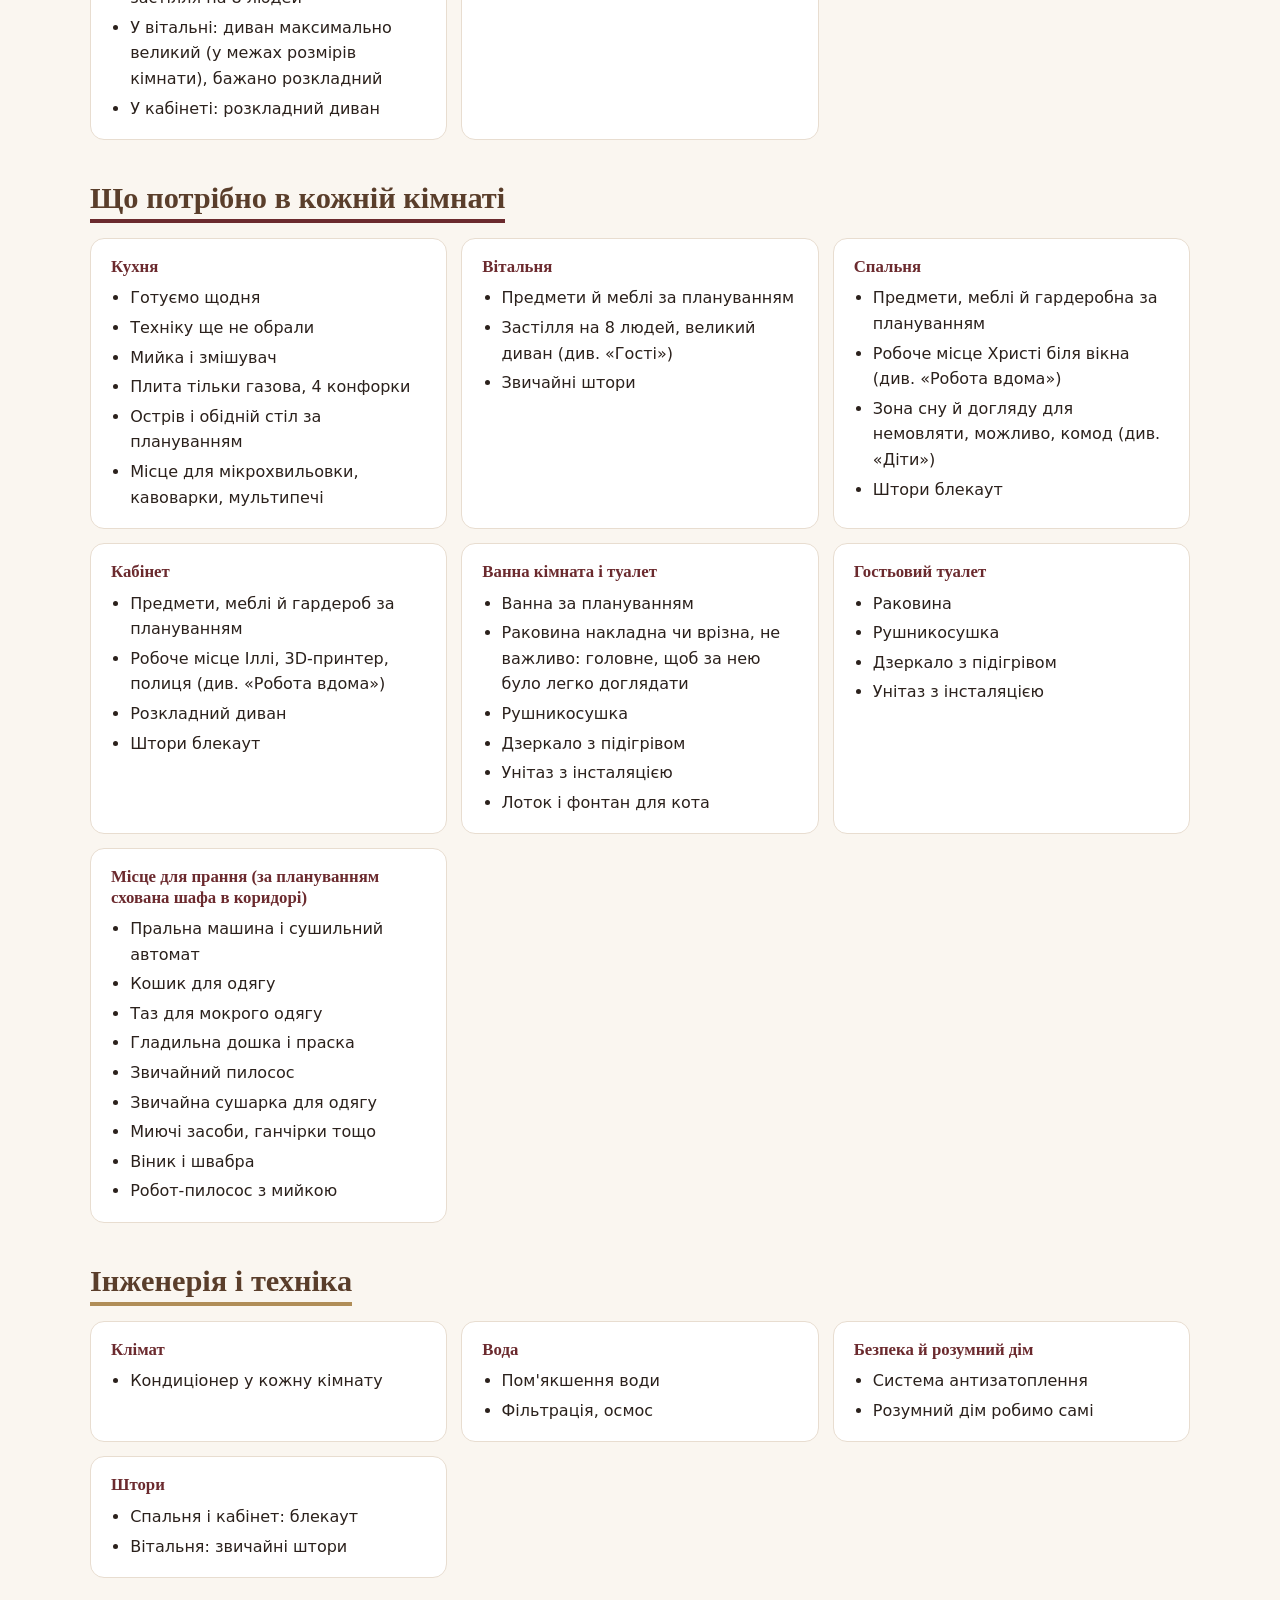
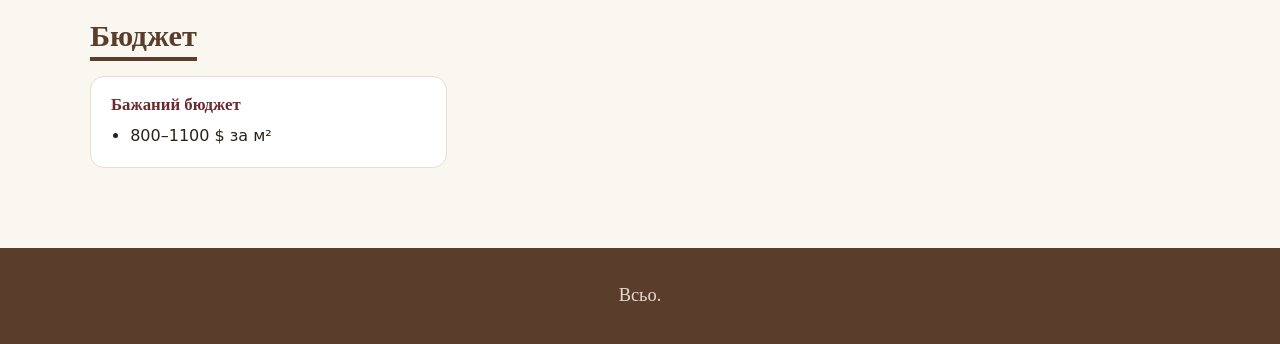
==== commit 54a160bc: "Лоадер «зараз, зараз» на всіх сторінках" ====
--- a/pro-nas/index.html
+++ b/pro-nas/index.html
@@ -7,6 +7,10 @@
   <link rel="stylesheet" href="../assets/css/style.css">
 </head>
 <body data-page="about">
+  <div class="loader" id="loader" role="status" aria-live="polite">
+    <div class="loader-arch" aria-hidden="true"><i></i><i></i><i></i><i></i><i></i></div>
+    <p class="loader-text">зараз, зараз<span class="loader-dots" aria-hidden="true"><b>.</b><b>.</b><b>.</b></span></p>
+  </div>
   <a class="skip" href="#main">Перейти до змісту</a>
   <header class="site-header">
     <div class="wrap">
--- a/assets/css/style.css
+++ b/assets/css/style.css
@@ -506,3 +506,38 @@
 
 /* світлий контейнер: відступ зверху й знизу (.wrap перебивав padding у main) */
 main.wrap { padding-top: 32px; padding-bottom: 80px; }
+
+/* підвал: текст по центру і по горизонталі, і по вертикалі */
+.site-footer { padding: 0; }
+.site-footer .footer-end { min-height: 96px; display: flex; align-items: center; justify-content: center; text-align: center; }
+
+/* ---------- лоадер «зараз, зараз» ---------- */
+.loader {
+  position: fixed; inset: 0; z-index: 50;
+  display: flex; flex-direction: column; align-items: center; justify-content: center; gap: 18px;
+  background: var(--bg);
+  transition: opacity .45s ease, visibility .45s ease;
+}
+.loader.is-done { opacity: 0; visibility: hidden; }
+.loader-arch {
+  width: 64px; height: 84px; padding: 8px 8px 6px;
+  border: 3px solid var(--brass); border-radius: 999px 999px 8px 8px;
+  display: flex; align-items: flex-end; gap: 4px; overflow: hidden;
+}
+.loader-arch i { flex: 1; height: 20%; border-radius: 3px 3px 1px 1px; animation: loader-rise 1.2s ease-in-out infinite; }
+.loader-arch i:nth-child(1) { background: var(--terracotta); }
+.loader-arch i:nth-child(2) { background: var(--sage); animation-delay: .12s; }
+.loader-arch i:nth-child(3) { background: var(--blue); animation-delay: .24s; }
+.loader-arch i:nth-child(4) { background: var(--burgundy); animation-delay: .36s; }
+.loader-arch i:nth-child(5) { background: var(--brass); animation-delay: .48s; }
+@keyframes loader-rise { 0%, 100% { height: 20%; } 50% { height: 92%; } }
+.loader-text { margin: 0; font-family: var(--font-serif); font-size: 1.25rem; color: var(--burgundy); }
+.loader-dots b { font-weight: inherit; animation: loader-dot 1.2s infinite; opacity: .2; }
+.loader-dots b:nth-child(2) { animation-delay: .2s; }
+.loader-dots b:nth-child(3) { animation-delay: .4s; }
+@keyframes loader-dot { 0%, 100% { opacity: .2; } 40% { opacity: 1; } }
+@media (prefers-reduced-motion: reduce) {
+  .loader-arch i { animation: none; height: 60%; }
+  .loader-dots b { animation: none; opacity: 1; }
+}
+@media print { .loader { display: none !important; } }
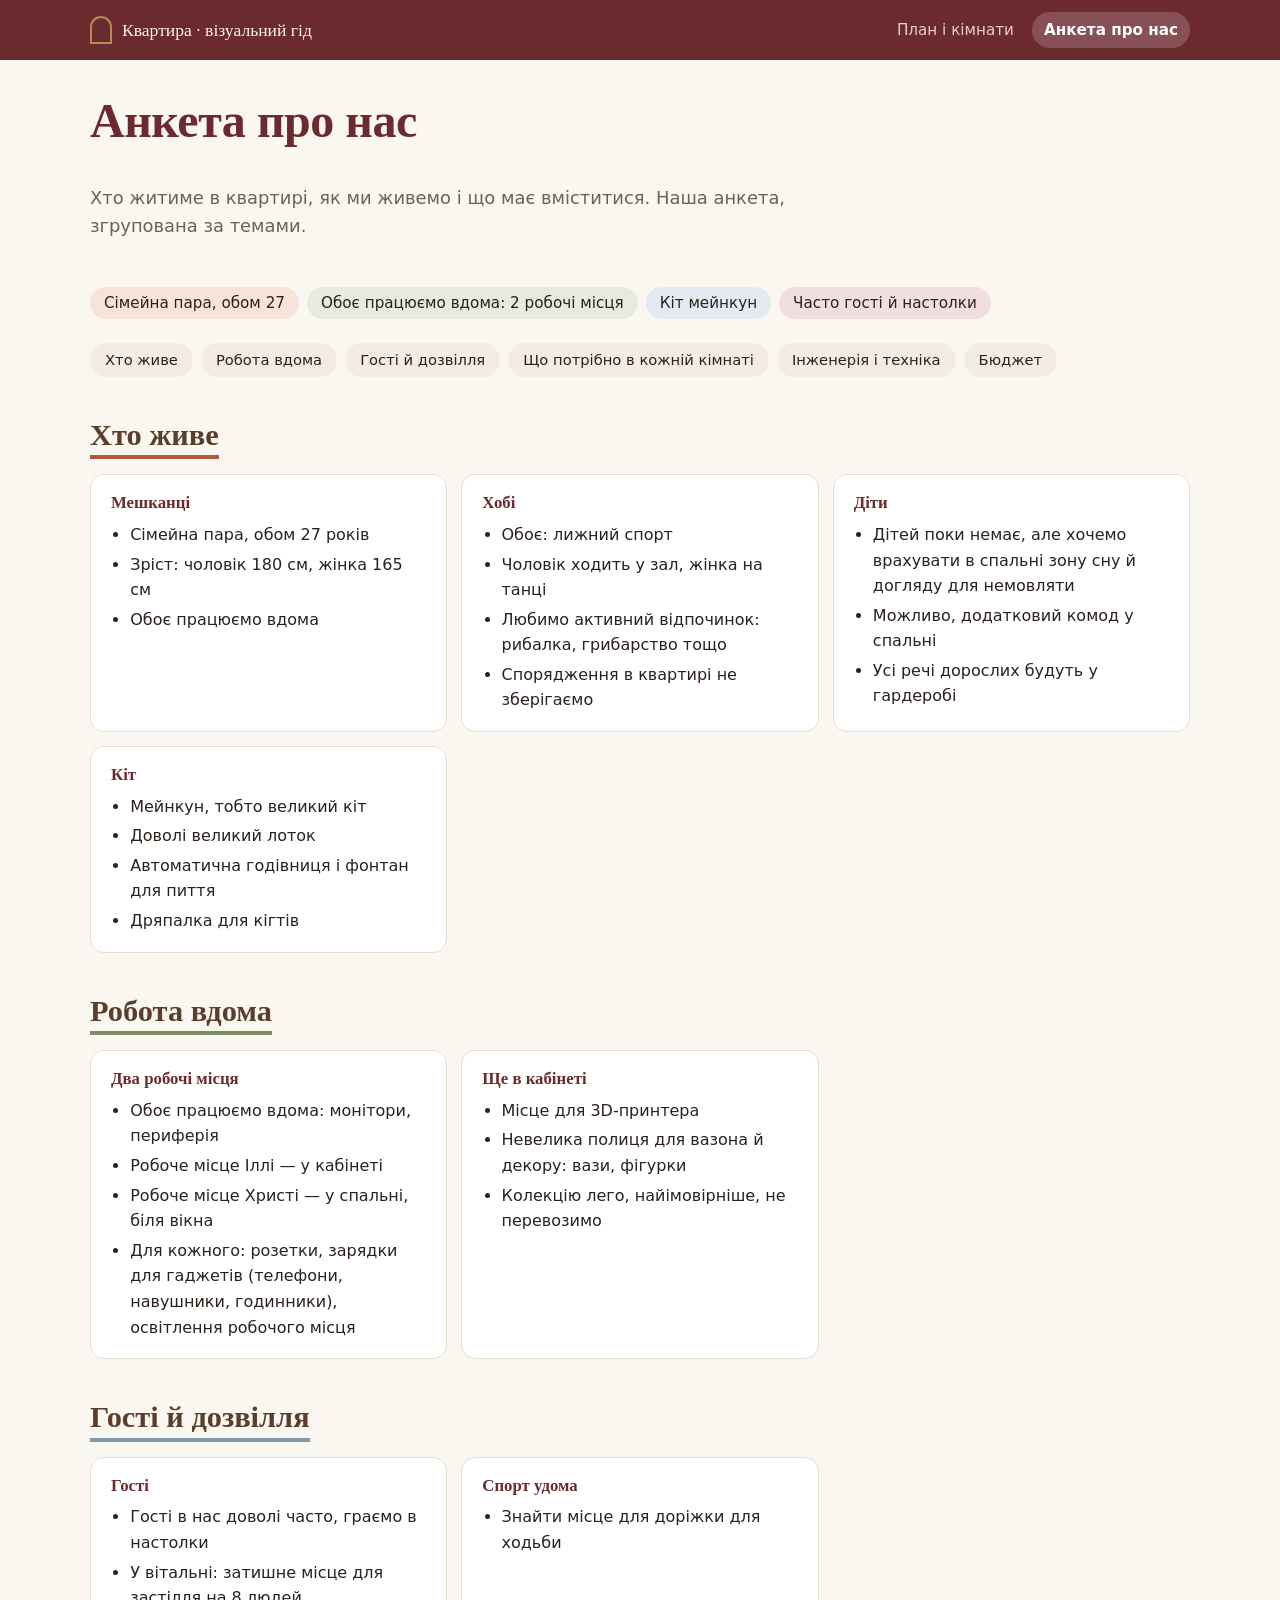
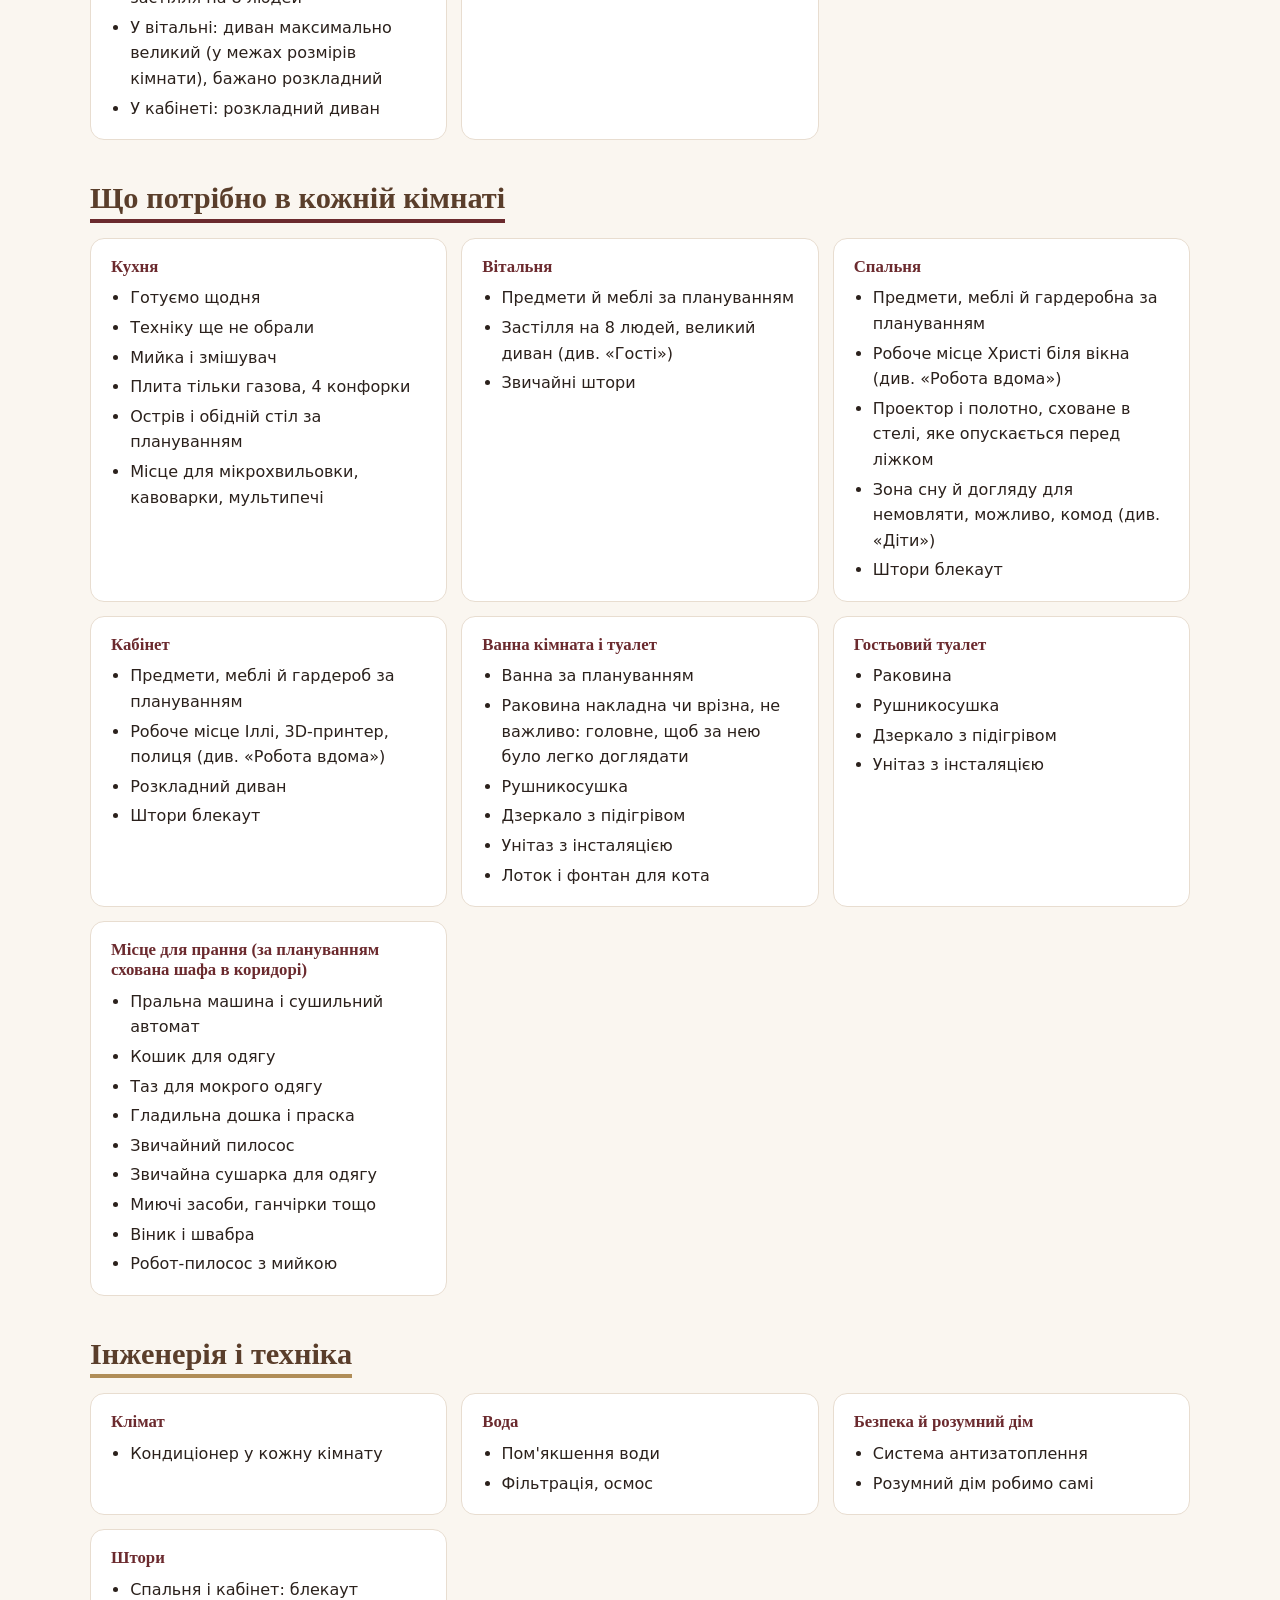
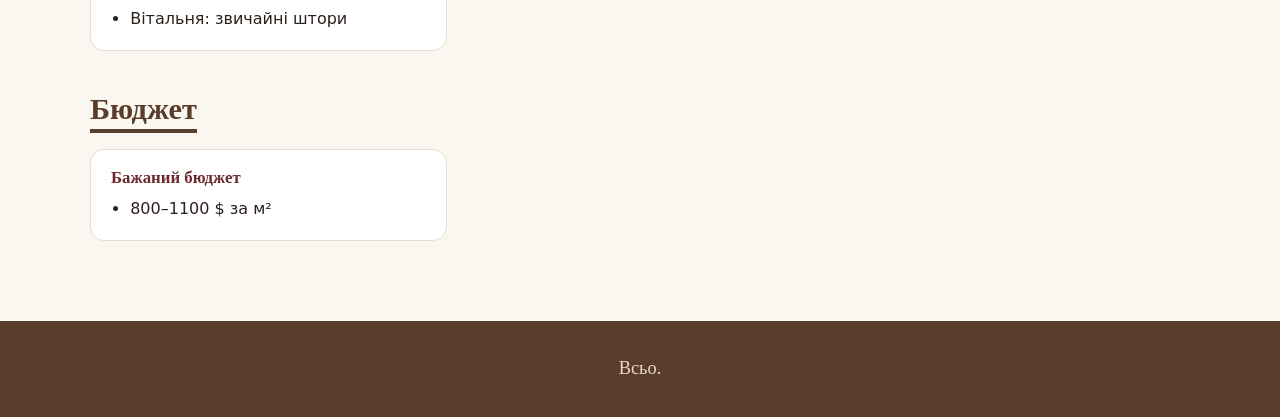
==== commit 7d44e76a: "Лоадер: випадкові фрази, що змінюються" ====
--- a/pro-nas/index.html
+++ b/pro-nas/index.html
@@ -9,7 +9,7 @@
 <body data-page="about">
   <div class="loader" id="loader" role="status" aria-live="polite">
     <div class="loader-arch" aria-hidden="true"><i></i><i></i><i></i><i></i><i></i></div>
-    <p class="loader-text">зараз, зараз<span class="loader-dots" aria-hidden="true"><b>.</b><b>.</b><b>.</b></span></p>
+    <p class="loader-text"><span class="loader-phrase">зараз, зараз</span><span class="loader-dots" aria-hidden="true"><b>.</b><b>.</b><b>.</b></span></p>
   </div>
   <a class="skip" href="#main">Перейти до змісту</a>
   <header class="site-header">
--- a/assets/css/style.css
+++ b/assets/css/style.css
@@ -541,3 +541,31 @@
   .loader-dots b { animation: none; opacity: 1; }
 }
 @media print { .loader { display: none !important; } }
+
+/* зони на одній сторінці (кухня / вітальня) */
+.zone-block + .zone-block { margin-top: 40px; padding-top: 28px; border-top: 2px dashed var(--line); }
+.zone-title { font-size: 1.35rem; color: var(--burgundy); margin: 22px 0 12px; display: flex; align-items: center; gap: 10px; }
+.zone-block > .zone-title { margin-top: 0; }
+.zone-sub { font-family: var(--font-sans); font-size: .85rem; letter-spacing: .04em; text-transform: uppercase; color: var(--terracotta); margin: 14px 0 6px; }
+.zone-sub:first-child { margin-top: 0; }
+
+/* кіт замість смайлика у вступі */
+.lead-cat { display: inline-block; width: 2.6em; height: 2.6em; border-radius: 50%; object-fit: cover; vertical-align: middle; margin-left: .25em; box-shadow: 0 0 0 3px var(--brass-tint); transition: transform .2s ease; }
+.lead-cat:hover { transform: scale(1.8) rotate(-6deg); }
+@media (prefers-reduced-motion: reduce) { .lead-cat:hover { transform: none; } }
+
+/* кіт: при наведенні (або тапі) — великий по центру екрана */
+.lead-cat-wrap { display: inline-block; vertical-align: middle; cursor: zoom-in; outline: none; }
+.lead-cat-wrap .lead-cat:hover { transform: none; }
+.lead-cat-big {
+  position: fixed; left: 50%; top: 50%; z-index: 60;
+  height: min(80vh, 80vw * 1.2); width: auto; max-width: 90vw;
+  border-radius: 24px; box-shadow: 0 30px 80px rgba(43, 33, 28, .35);
+  transform: translate(-50%, -50%) scale(.3) rotate(-8deg); opacity: 0; visibility: hidden; pointer-events: none;
+  transition: transform .25s cubic-bezier(.2, 1.4, .4, 1), opacity .2s ease, visibility .2s;
+}
+.lead-cat-wrap:hover .lead-cat-big, .lead-cat-wrap:focus .lead-cat-big {
+  transform: translate(-50%, -50%) scale(1) rotate(0); opacity: 1; visibility: visible;
+}
+@media (prefers-reduced-motion: reduce) { .lead-cat-big { transition: opacity .2s ease, visibility .2s; transform: translate(-50%, -50%); } }
+@media print { .lead-cat-big { display: none; } }
